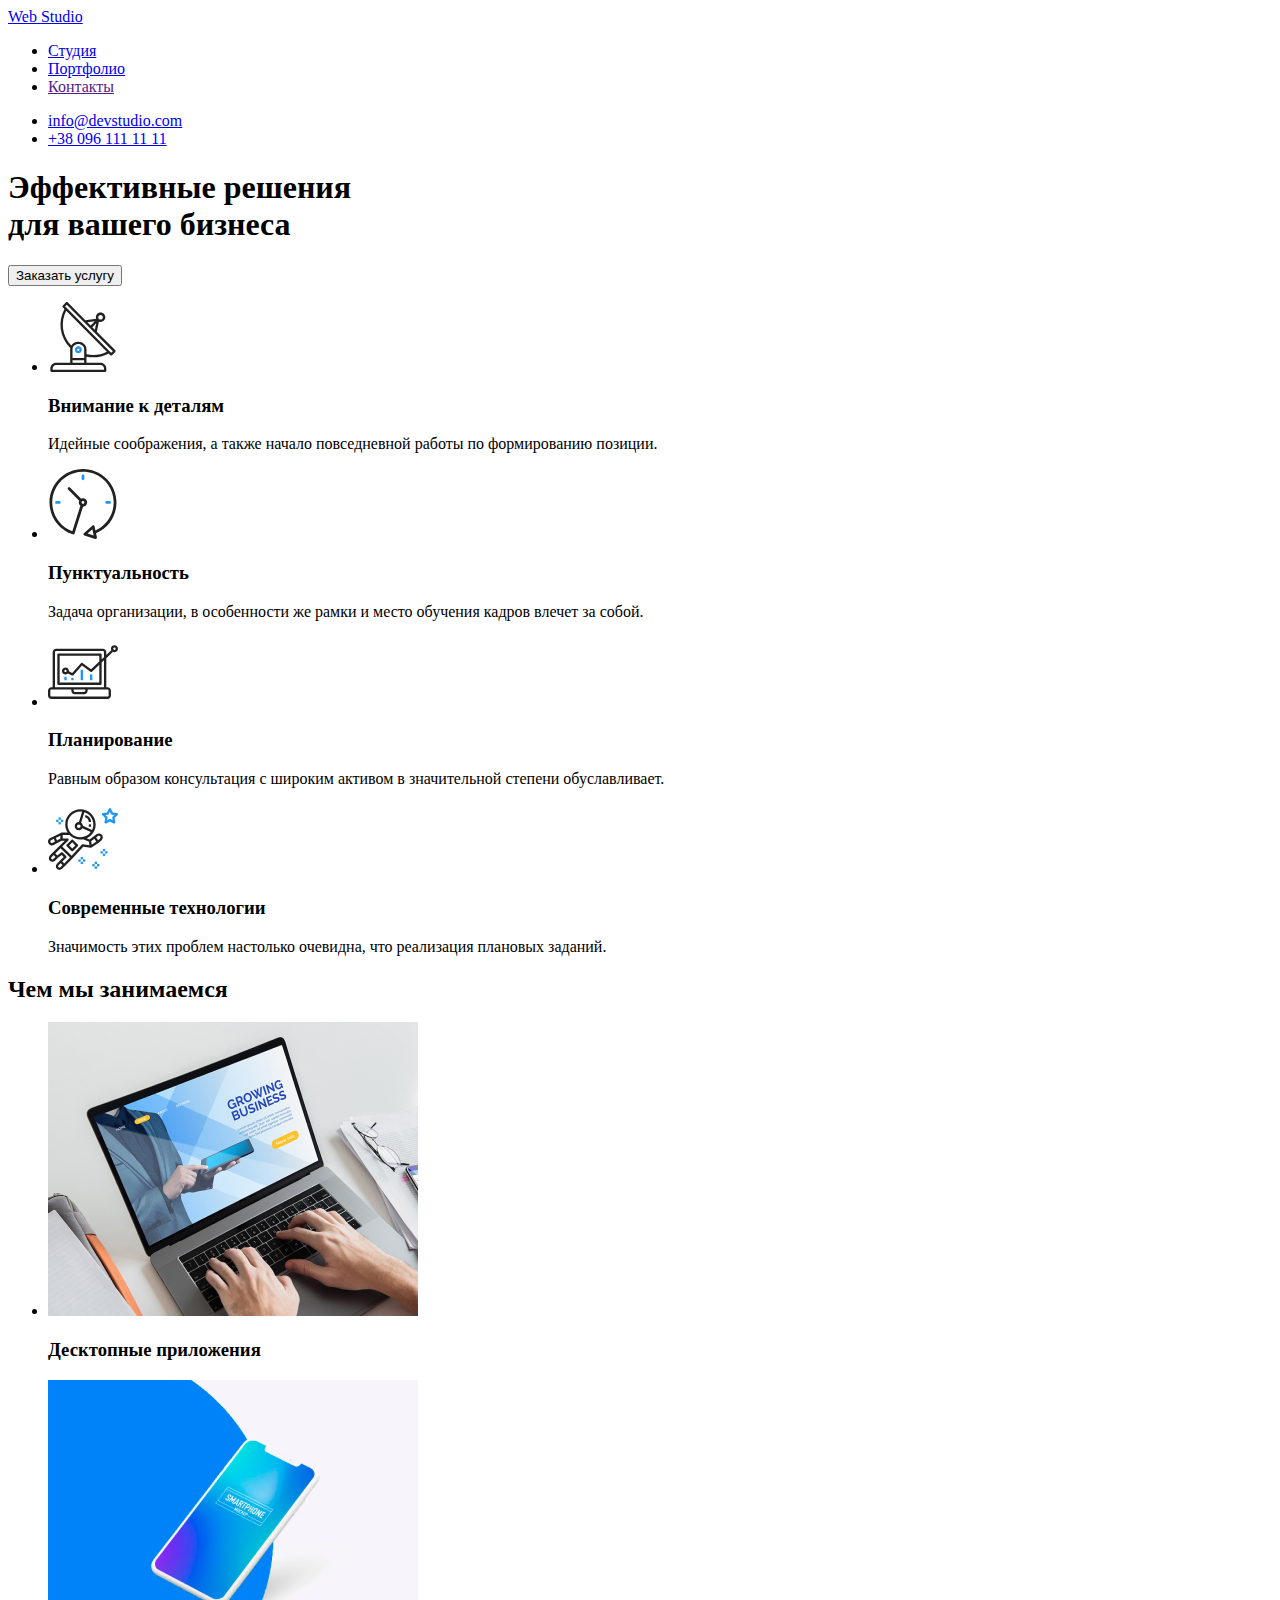
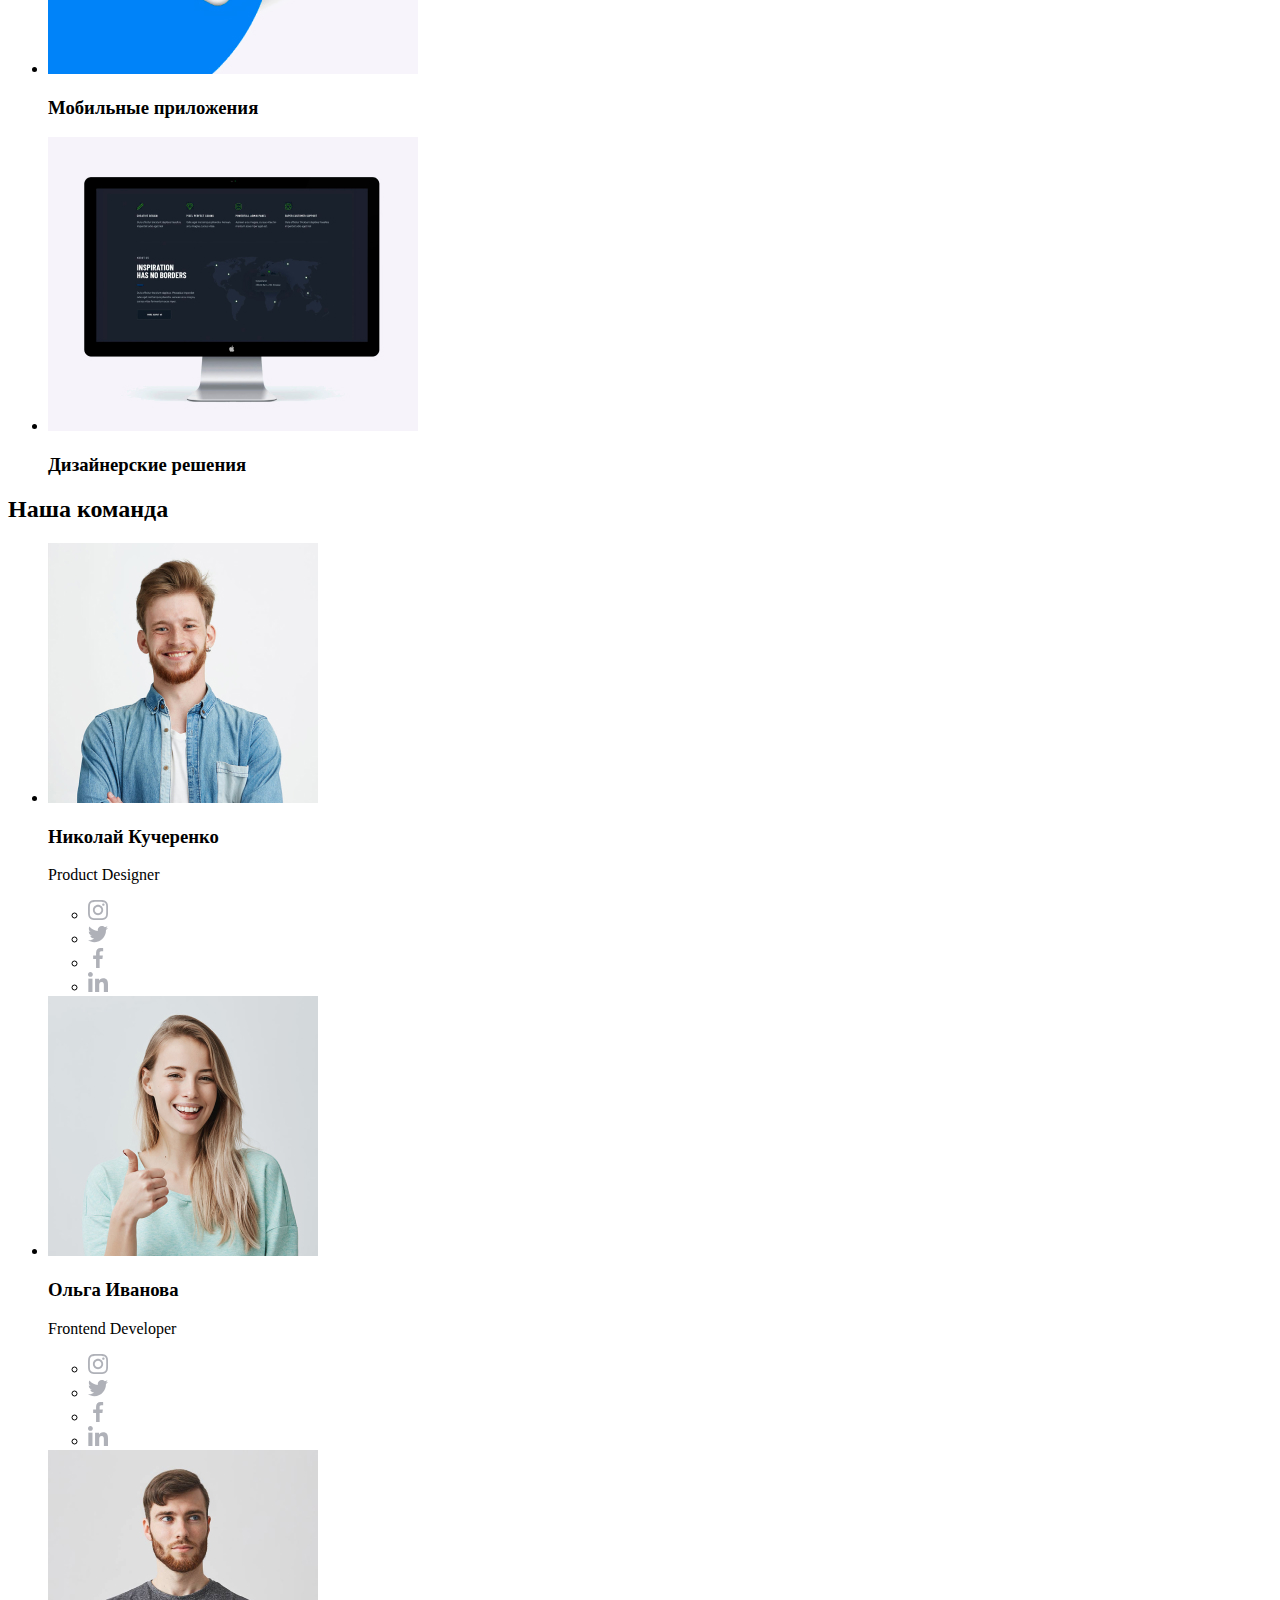
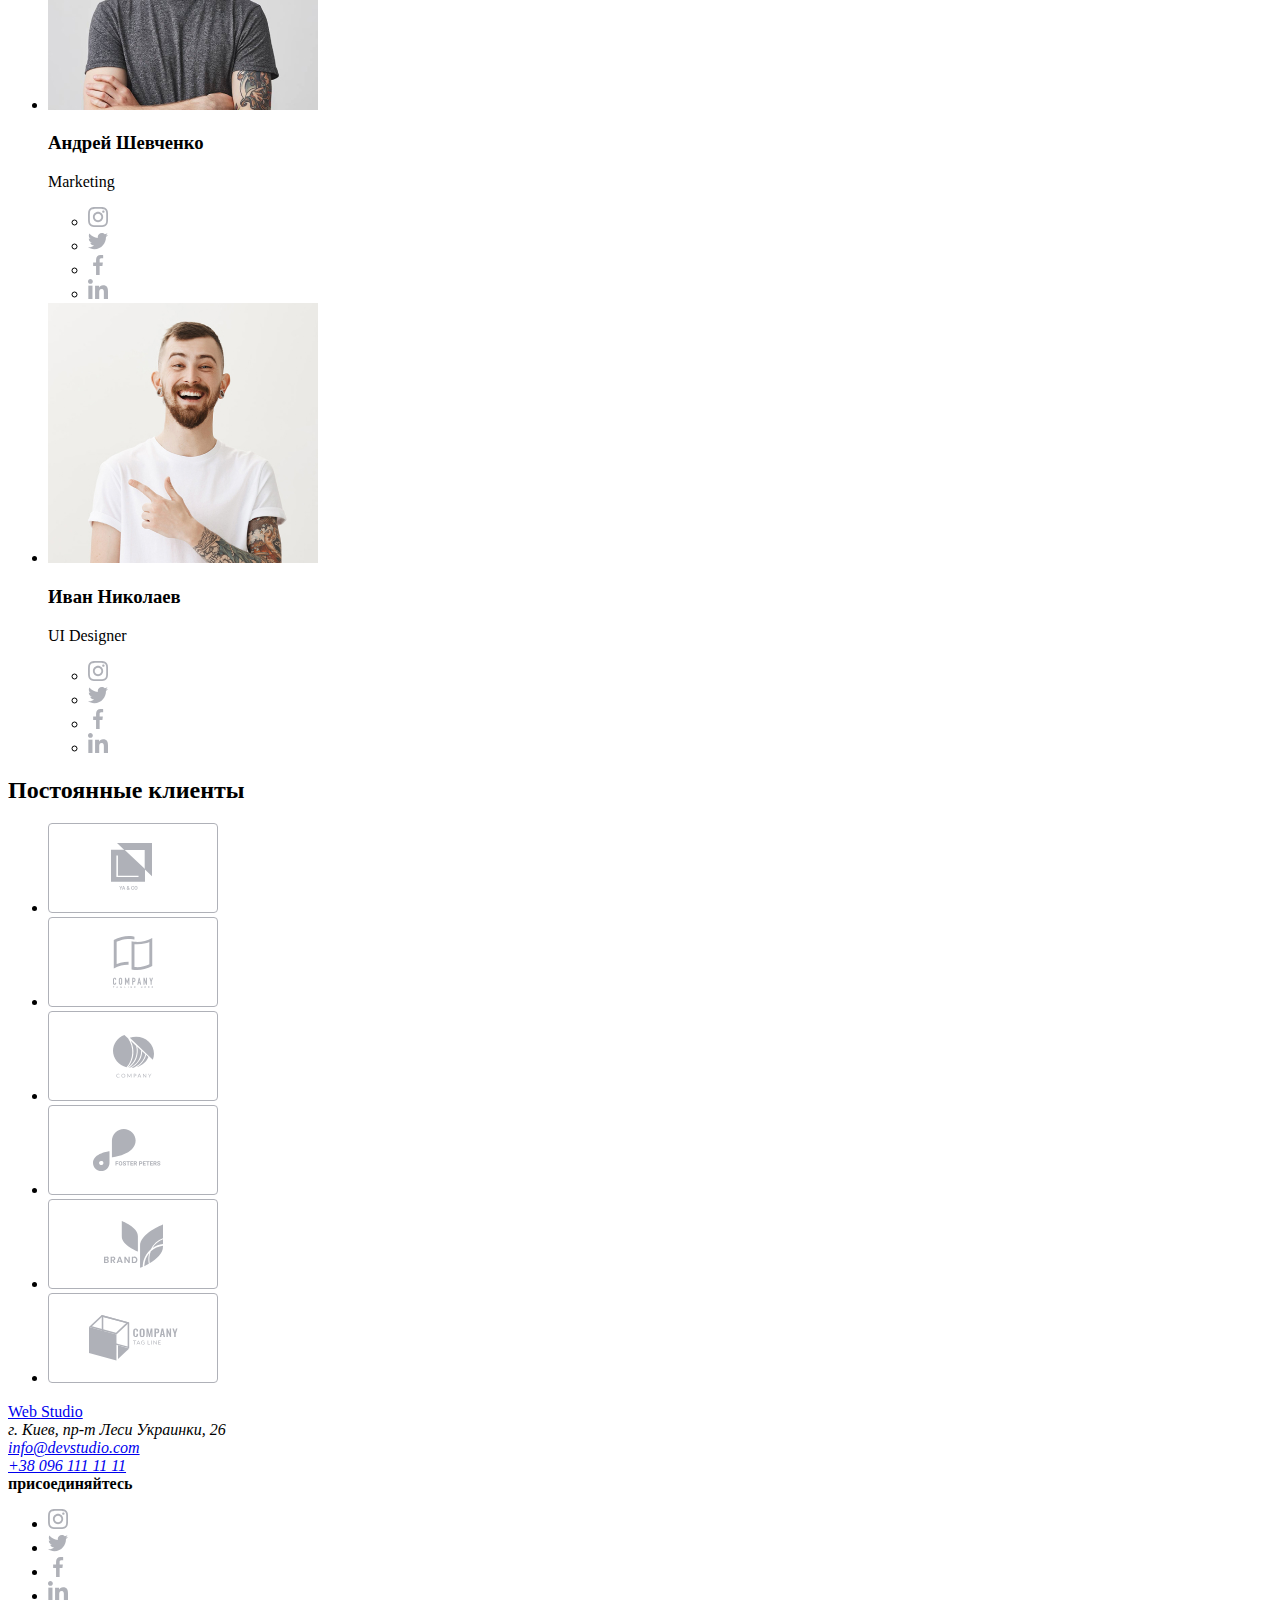
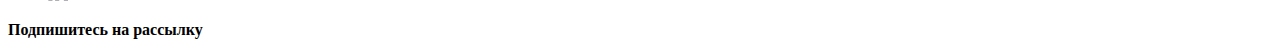
==== index.html @ 4a9eea62 "Добавляет разметку главной страницы" ====
<!DOCTYPE html>
<html lang="ru">
  <head>
    <meta charset="UTF-8" />
    <meta name="viewport" content="width=device-width, initial-scale=1.0" />
    <meta http-equiv="X-UA-Compatible" content="ie=edge" />
    <title>Веб студия</title>
    <link
      href="https://fonts.googleapis.com/css2?family=Raleway:wght@700&family=Roboto:wght@400;500;700;900&display=swap"
      rel="stylesheet"
    />
    <link rel="stylesheet" href="./css/normalize.css" />
    <link rel="stylesheet" href="./css/styles.css" />
  </head>
  <body class="page">
    <!-- Шапка сайта -->
    <header class="page-header">
      <div class="container main-nav">
        <nav class="header-nav">
          <a href="./index.html" class="logo">
            <span class="web-logo">Web</span>
            <span class="studio-logo">Studio</span>
          </a>
          <ul class="list nav site-nav">
            <li class="item">
              <a href="./index.html" class="link current">Студия</a>
            </li>
            <li class="item">
              <a href="./portfolio.html" class="link">Портфолио</a>
            </li>
            <li class="item"><a href="" class="link">Контакты</a></li>
          </ul>
        </nav>
        <ul class="list nav contact-nav">
          <li class="item">
            <a
              href="mailto:info@devstudio.com"
              class="link"
              aria-label="envelope"
              >info@devstudio.com</a
            >
          </li>
          <li class="item">
            <a href="tel:+380961111111" class="link" aria-label="mobilephine"
              >+38 096 111 11 11</a
            >
          </li>
        </ul>
      </div>
    </header>

    <main>
      <!-- Герой -->
      <section class="hero">
        <h1 class="hero-title">
          Эффективные решения <br />
          для вашего бизнеса
        </h1>
        <button type="button" class="btn">Заказать услугу</button>
      </section>

      <!-- Особенности -->
      <section class="feature-section">
        <div class="container">
          <!-- Скрытый заголовок -->
          <h2 class="section-title" hidden>Особенности работы команды</h2>
          <ul class="list features-list">
            <li class="features-item">
              <img
                src="./images/antenna.svg"
                class="features-picture"
                alt="Антенна"
                width="70"
                height="70"
              />
              <h3 class="title">Внимание к деталям</h3>
              <p class="description-features">
                Идейные соображения, а также начало повседневной работы по
                формированию позиции.
              </p>
            </li>
            <li class="features-item">
              <img
                src="./images/clock.svg"
                class="features-picture"
                alt="Часы"
                width="70"
                height="70"
              />
              <h3 class="title">Пунктуальность</h3>
              <p class="description-features">
                Задача организации, в особенности же рамки и место обучения
                кадров влечет за собой.
              </p>
            </li>
            <li class="features-item">
              <img
                src="./images/diagram.svg"
                class="features-picture"
                alt="Диаграмма"
                width="70"
                height="70"
              />
              <h3 class="title">Планирование</h3>
              <p class="description-features">
                Равным образом консультация с широким активом в значительной
                степени обуславливает.
              </p>
            </li>
            <li class="features-item">
              <img
                src="./images/astronaut.svg"
                class="features-picture"
                alt="Астронавт"
                width="70"
                height="70"
              />
              <h3 class="title">Современные технологии</h3>
              <p class="description-features">
                Значимость этих проблем настолько очевидна, что реализация
                плановых заданий.
              </p>
            </li>
          </ul>
        </div>
      </section>

      <!-- Чем мы занимаемся -->
      <section class="section">
        <div class="container">
          <h2 class="section-title">Чем мы занимаемся</h2>
          <ul class="list product-list">
            <li class="product-item">
              <img
                class="product-picture"
                src="./images/desktop.jpg"
                alt="Ноутбук"
                width="370"
              />
              <h3 class="title">Десктопные приложения</h3>
            </li>
            <li class="product-item">
              <img
                class="product-picture"
                src="./images/mobile.jpg"
                alt="Смартфон"
                width="370"
              />
              <h3 class="title">Мобильные приложения</h3>
            </li>
            <li class="product-item">
              <img
                class="product-picture"
                src="./images/designe.jpg"
                alt="Дизайн"
                width="370"
              />
              <h3 class="title">Дизайнерские решения</h3>
            </li>
          </ul>
        </div>
      </section>

      <!-- Наша команда -->
      <section class="section team-section">
        <div class="container">
          <h2 class="section-title">Наша команда</h2>
          <ul class="list team-list">
            <li class="team-item">
              <img
                class="team-picture"
                src="./images/nikolai.jpg"
                alt="Николай Кучеренко"
                width="270"
              />
              <div class="team-description-position">
                <h3 class="title">Николай Кучеренко</h3>
                <p class="team-description">Product Designer</p>
                <ul class="list socials-list">
                  <li class="socials-item">
                    <a class="social-link" href=""
                      ><img
                        class="social-img"
                        src="./images/social-icons/instagram.svg"
                        alt="Инстаграм"
                        width="20"
                    /></a>
                  </li>
                  <li class="socials-item">
                    <a class="social-link" href=""
                      ><img
                        class="social-img"
                        src="./images/social-icons/twitter.svg"
                        alt="Твиттер"
                        width="20"
                    /></a>
                  </li>
                  <li class="socials-item">
                    <a class="social-link" href=""
                      ><img
                        class="social-img"
                        src="./images/social-icons/facebook.svg"
                        alt="Фейсбук"
                        width="20"
                    /></a>
                  </li>
                  <li class="socials-item">
                    <a class="social-link" href=""
                      ><img
                        class="social-img"
                        src="./images/social-icons/linkedin.svg"
                        alt="Линкедин"
                        width="20"
                    /></a>
                  </li>
                </ul>
              </div>
            </li>
            <li class="team-item">
              <img
                class="team-picture"
                src="./images/olga.jpg"
                alt="Ольга Иванова"
                width="270"
              />
              <div class="team-description-position">
                <h3 class="title">Ольга Иванова</h3>
                <p class="team-description">Frontend Developer</p>
                <ul class="list socials-list">
                  <li class="socials-item">
                    <a class="social-link" href=""
                      ><img
                        class="social-img"
                        src="./images/social-icons/instagram.svg"
                        alt="Инстаграм"
                        width="20"
                    /></a>
                  </li>
                  <li class="socials-item">
                    <a class="social-link" href=""
                      ><img
                        class="social-img"
                        src="./images/social-icons/twitter.svg"
                        alt="Твиттер"
                        width="20"
                    /></a>
                  </li>
                  <li class="socials-item">
                    <a class="social-link" href=""
                      ><img
                        class="social-img"
                        src="./images/social-icons/facebook.svg"
                        alt="Фейсбук"
                        width="20"
                    /></a>
                  </li>
                  <li class="socials-item">
                    <a class="social-link" href=""
                      ><img
                        class="social-img"
                        src="./images/social-icons/linkedin.svg"
                        alt="Линкедин"
                        width="20"
                    /></a>
                  </li>
                </ul>
              </div>
            </li>
            <li class="team-item">
              <img
                class="team-picture"
                src="./images/andrei.jpg"
                alt="Андрей Шевченко"
                width="270"
              />
              <div class="team-description-position">
                <h3 class="title">Андрей Шевченко</h3>
                <p class="team-description">Marketing</p>
                <ul class="list socials-list">
                  <li class="socials-item">
                    <a class="social-link" href=""
                      ><img
                        class="social-img"
                        src="./images/social-icons/instagram.svg"
                        alt="Инстаграм"
                        width="20"
                    /></a>
                  </li>
                  <li class="socials-item">
                    <a class="social-link" href=""
                      ><img
                        class="social-img"
                        src="./images/social-icons/twitter.svg"
                        alt="Твиттер"
                        width="20"
                    /></a>
                  </li>
                  <li class="socials-item">
                    <a class="social-link" href=""
                      ><img
                        class="social-img"
                        src="./images/social-icons/facebook.svg"
                        alt="Фейсбук"
                        width="20"
                    /></a>
                  </li>
                  <li class="socials-item">
                    <a class="social-link" href=""
                      ><img
                        class="social-img"
                        src="./images/social-icons/linkedin.svg"
                        alt="Линкедин"
                        width="20"
                    /></a>
                  </li>
                </ul>
              </div>
            </li>
            <li class="team-item">
              <img
                class="team-picture"
                src="./images/ivan.jpg"
                alt="Иван Николаев"
                width="270"
              />
              <div class="team-description-position">
                <h3 class="title">Иван Николаев</h3>
                <p class="team-description">UI Designer</p>
                <ul class="list socials-list">
                  <li class="socials-item">
                    <a class="social-link" href=""
                      ><img
                        class="social-img"
                        src="./images/social-icons/instagram.svg"
                        alt="Инстаграм"
                        width="20"
                    /></a>
                  </li>
                  <li class="socials-item">
                    <a class="social-link" href=""
                      ><img
                        class="social-img"
                        src="./images/social-icons/twitter.svg"
                        alt="Твиттер"
                        width="20"
                    /></a>
                  </li>
                  <li class="socials-item">
                    <a class="social-link" href=""
                      ><img
                        class="social-img"
                        src="./images/social-icons/facebook.svg"
                        alt="Фейсбук"
                        width="20"
                    /></a>
                  </li>
                  <li class="socials-item">
                    <a class="social-link" href=""
                      ><img
                        class="social-img"
                        src="./images/social-icons/linkedin.svg"
                        alt="Линкедин"
                        width="20"
                    /></a>
                  </li>
                </ul>
              </div>
            </li>
          </ul>
        </div>
      </section>

      <!-- Постоянные клиенты -->
      <section class="section">
        <div class="container">
          <h2 class="section-title">Постоянные клиенты</h2>
          <ul class="list clients-list">
            <li class="clients-item">
              <a class="clients-link" href="" aria-label="Ya & Co">
                <img
                  class="clients-img"
                  src="./images/client-1.svg"
                  alt=""
                  width="170"
                />
              </a>
            </li>
            <li class="clients-item">
              <a class="clients-link" href="" aria-label="Company Tagline Heree"
                ><img
                  class="clients-img"
                  src="./images/client-2.svg"
                  alt=""
                  width="170"
              /></a>
            </li>
            <li class="clients-item">
              <a class="clients-link" href="" aria-label="Company"
                ><img
                  class="clients-img"
                  src="./images/client-3.svg"
                  alt=""
                  width="170"
              /></a>
            </li>
            <li class="clients-item">
              <a class="clients-link" href="" aria-label="Foster Peters"
                ><img
                  class="clients-img"
                  src="./images/client-4.svg"
                  alt=""
                  width="170"
              /></a>
            </li>
            <li class="clients-item">
              <a class="clients-link" href="" aria-label="Brand"
                ><img
                  class="clients-img"
                  src="./images/client-5.svg"
                  alt=""
                  width="170"
              /></a>
            </li>
            <li class="clients-item">
              <a class="clients-link" href="" aria-label="Company Tag Line"
                ><img
                  class="clients-img"
                  src="./images/client-6.svg"
                  alt=""
                  width="170"
              /></a>
            </li>
          </ul>
        </div>
      </section>
    </main>

    <!-- Футер -->
    <footer class="footer">
      <div class="container footer-flex">
        <div class="address">
          <a href="./index.html" class="logo">
            <span class="web-logo">Web</span>
            <span class="studio-logo">Studio</span>
          </a>

          <address class="footer-address">
            <span class="location"> г. Киев, пр-т Леси Украинки, 26</span>
            <br />
            <a
              href="mailto:info@devstudio.com"
              class="link mail-link"
              aria-label="envelope"
              >info@devstudio.com</a
            >
            <br />
            <a href="tel:+380961111111" class="link" aria-label="mobilephine"
              >+38 096 111 11 11</a
            >
          </address>
        </div>
        <div class="join">
          <b class="call-to-action">присоединяйтесь</b>
          <ul class="list socials-list">
            <li class="socials-item">
              <a class="social-link" href=""
                ><img
                  class="social-img"
                  src="./images/social-icons/instagram.svg"
                  alt="Инстаграм"
                  width="20"
              /></a>
            </li>
            <li class="socials-item">
              <a class="social-link" href=""
                ><img
                  class="social-img"
                  src="./images/social-icons/twitter.svg"
                  alt="Твиттер"
                  width="20"
              /></a>
            </li>
            <li class="socials-item">
              <a class="social-link" href=""
                ><img
                  class="social-img"
                  src="./images/social-icons/facebook.svg"
                  alt="Фейсбук"
                  width="20"
              /></a>
            </li>
            <li class="socials-item">
              <a class="social-link" href=""
                ><img
                  class="social-img"
                  src="./images/social-icons/linkedin.svg"
                  alt="Линкедин"
                  width="20"
              /></a>
            </li>
          </ul>
        </div>
        <div class="mailing">
          <b class="call-to-action">Подпишитесь на рассылку</b>
        </div>
      </div>
    </footer>
  </body>
</html>
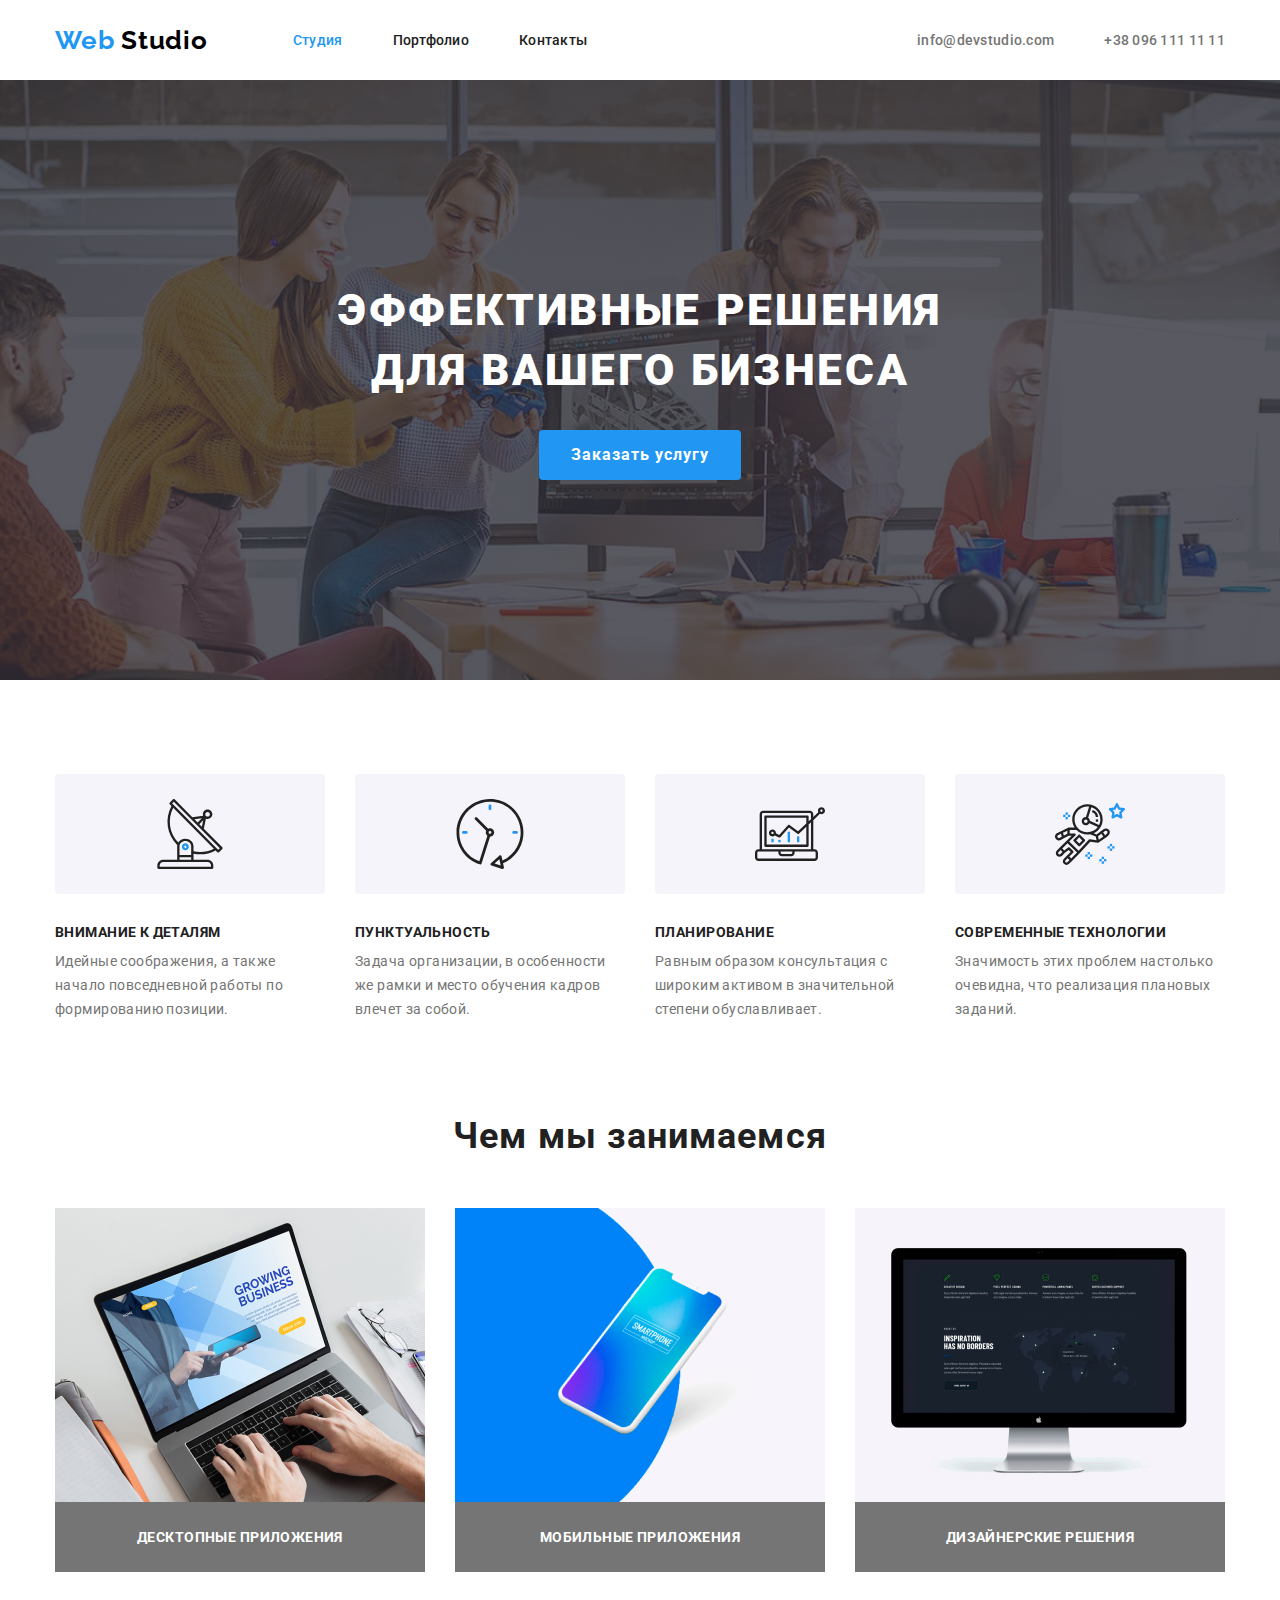
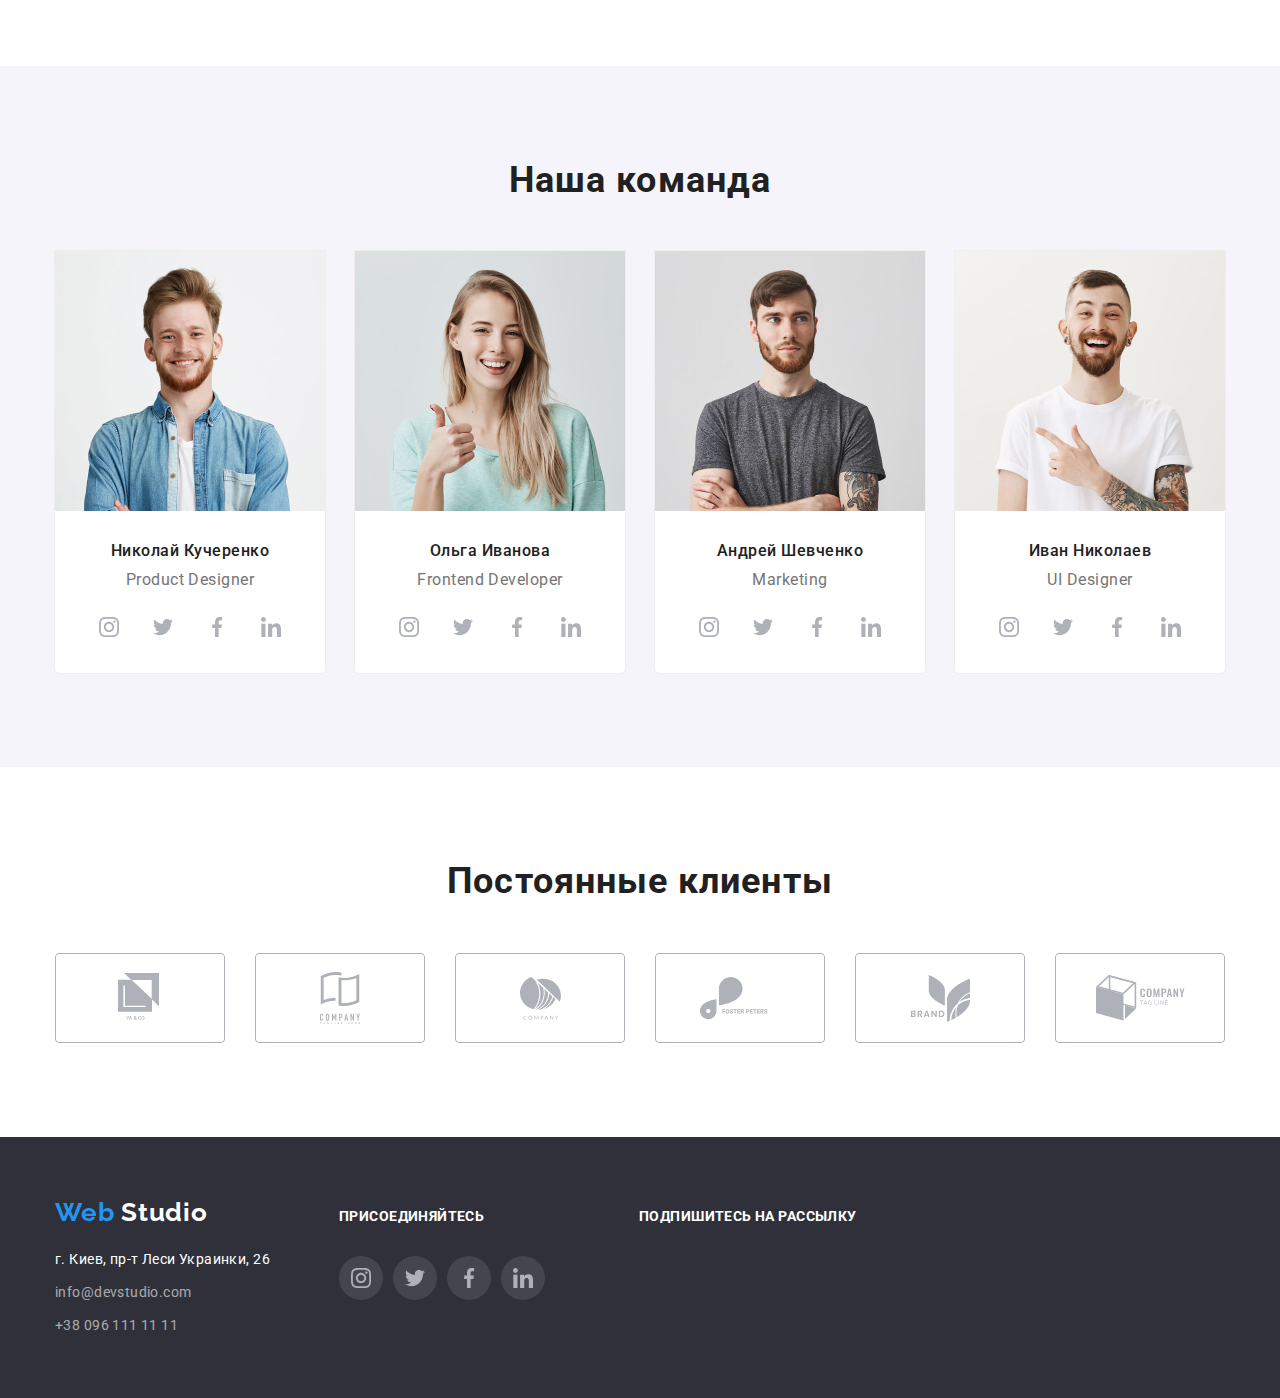
==== commit 1249788a: "Добавляет фон и декоративные элементы" ====
--- a/index.html
+++ b/index.html
@@ -51,7 +51,7 @@
 
     <main>
       <!-- Герой -->
-      <section class="hero">
+      <section class="hero hero-overlay">
         <h1 class="hero-title">
           Эффективные решения <br />
           для вашего бизнеса
@@ -65,61 +65,41 @@
           <!-- Скрытый заголовок -->
           <h2 class="section-title" hidden>Особенности работы команды</h2>
           <ul class="list features-list">
-            <li class="features-item">
-              <img
-                src="./images/antenna.svg"
-                class="features-picture"
-                alt="Антенна"
-                width="70"
-                height="70"
-              />
-              <h3 class="title">Внимание к деталям</h3>
-              <p class="description-features">
-                Идейные соображения, а также начало повседневной работы по
-                формированию позиции.
-              </p>
-            </li>
-            <li class="features-item">
-              <img
-                src="./images/clock.svg"
-                class="features-picture"
-                alt="Часы"
-                width="70"
-                height="70"
-              />
-              <h3 class="title">Пунктуальность</h3>
-              <p class="description-features">
-                Задача организации, в особенности же рамки и место обучения
-                кадров влечет за собой.
-              </p>
-            </li>
-            <li class="features-item">
-              <img
-                src="./images/diagram.svg"
-                class="features-picture"
-                alt="Диаграмма"
-                width="70"
-                height="70"
-              />
-              <h3 class="title">Планирование</h3>
-              <p class="description-features">
-                Равным образом консультация с широким активом в значительной
-                степени обуславливает.
-              </p>
-            </li>
-            <li class="features-item">
-              <img
-                src="./images/astronaut.svg"
-                class="features-picture"
-                alt="Астронавт"
-                width="70"
-                height="70"
-              />
-              <h3 class="title">Современные технологии</h3>
-              <p class="description-features">
-                Значимость этих проблем настолько очевидна, что реализация
-                плановых заданий.
-              </p>
+            <li class="features-item icon-antenna">
+              <div class="textbox-features">
+                <h3 class="title">Внимание к деталям</h3>
+                <p class="description-features">
+                  Идейные соображения, а также начало повседневной работы по
+                  формированию позиции.
+                </p>
+              </div>
+            </li>
+            <li class="features-item icon-clock">
+              <div class="textbox-features">
+                <h3 class="title">Пунктуальность</h3>
+                <p class="description-features">
+                  Задача организации, в особенности же рамки и место обучения
+                  кадров влечет за собой.
+                </p>
+              </div>
+            </li>
+            <li class="features-item icon-diagram">
+              <div class="textbox-features">
+                <h3 class="title">Планирование</h3>
+                <p class="description-features">
+                  Равным образом консультация с широким активом в значительной
+                  степени обуславливает.
+                </p>
+              </div>
+            </li>
+            <li class="features-item icon-astronaut">
+              <div class="textbox-features">
+                <h3 class="title">Современные технологии</h3>
+                <p class="description-features">
+                  Значимость этих проблем настолько очевидна, что реализация
+                  плановых заданий.
+                </p>
+              </div>
             </li>
           </ul>
         </div>
--- a/css/styles.css
+++ b/css/styles.css
@@ -0,0 +1,584 @@
+:root {
+  --primary-text-color: #757575;
+  --title-text-color: #212121;
+  --accent-color: #2196f3;
+  --accent-text-color: #ffffff;
+  --black-logo-color: #000000;
+  --button-color: #f5f4fa;
+  --background-color: #2f303a;
+  --border-color: #eeeeee;
+  --features-background-color: #f5f4fa;
+}
+
+html {
+  box-sizing: border-box;
+}
+
+*,
+*::before,
+*::after {
+  box-sizing: inherit;
+}
+
+.page {
+  background-color: var(--accent-text-color);
+  color: var(--primary-text-color);
+
+  font-family: Roboto, sans-serif;
+  font-style: normal;
+  font-weight: 400;
+  font-size: 14px;
+  line-height: 1.714;
+  letter-spacing: 0.03em;
+}
+
+.list {
+  padding: 0;
+  margin: 0;
+  list-style: none;
+}
+
+.container {
+  width: 1200px;
+  padding-left: 15px;
+  padding-right: 15px;
+  margin-left: auto;
+  margin-right: auto;
+
+  /* outline: 1px solid tomato; */
+}
+
+/* Section */
+.section {
+  padding-top: 94px;
+  padding-bottom: 94px;
+}
+
+.section-title {
+  margin-top: 0;
+  margin-bottom: 50px;
+
+  color: var(--title-text-color);
+  font-weight: 700;
+  font-size: 36px;
+  line-height: 1.16;
+  text-align: center;
+  letter-spacing: 0.03em;
+}
+
+.title {
+  color: var(--title-text-color);
+  font-weight: 700;
+  font-size: 14px;
+  line-height: 1.143;
+  letter-spacing: 0.03em;
+}
+
+/* Page header */
+
+/* Main nav */
+.header-nav,
+.main-nav {
+  display: flex;
+  align-items: center;
+}
+
+/* Logo */
+.logo {
+  font-family: Raleway, sans-serif;
+  font-style: normal;
+  font-weight: 700;
+  font-size: 26px;
+  line-height: 1.192;
+  letter-spacing: 0.03em;
+  text-decoration: none;
+}
+.web-logo {
+  color: var(--accent-color);
+}
+.studio-logo {
+  color: var(--black-logo-color);
+}
+
+/* Site nav */
+.nav {
+  font-weight: 500;
+  font-size: 14px;
+  line-height: 1.143;
+  letter-spacing: 0.02em;
+}
+
+.site-nav .link:hover,
+.site-nav .link:focus,
+.contact-nav .link:hover,
+.contact-nav .link:focus {
+  color: var(--accent-color);
+}
+
+.site-nav {
+  display: flex;
+  margin-left: 85px;
+}
+
+/* .site-nav .item {
+  outline: 1px solid tomato;
+} */
+
+.site-nav .item:not(:last-child) {
+  margin-right: 50px;
+}
+
+.site-nav .link {
+  display: block;
+  padding-top: 32px;
+  padding-bottom: 32px;
+
+  color: var(--title-text-color);
+  text-decoration: none;
+}
+
+.site-nav .link.current {
+  color: var(--accent-color);
+}
+
+.contact-nav .link {
+  color: var(--primary-text-color);
+  text-decoration: none;
+}
+
+.contact-nav {
+  display: flex;
+  margin-left: auto;
+}
+
+.contact-nav .item:not(:last-child) {
+  margin-right: 50px;
+}
+
+/* Hero */
+
+.hero {
+  padding-top: 200px;
+  padding-bottom: 200px;
+
+  text-align: center;
+}
+
+.hero-overlay {
+  max-width: 1600px;
+  height: 600px;
+  margin-left: auto;
+  margin-right: auto;
+  background-color: var(--background-color);
+  background-image: linear-gradient(
+      to right,
+      rgba(47, 48, 58, 0.8),
+      rgba(47, 48, 58, 0.8)
+    ),
+    url(../images/header/header-img.jpg);
+  background-repeat: no-repeat;
+  background-size: cover;
+  background-position: center;
+}
+
+.hero-title {
+  margin-top: 0;
+  margin-bottom: 30px;
+
+  color: var(--accent-text-color);
+  font-weight: 900;
+  font-size: 44px;
+  line-height: 1.364;
+  letter-spacing: 0.06em;
+  text-transform: uppercase;
+}
+
+/* Button */
+.btn {
+  display: inline-block;
+  border-radius: 4px;
+  border: none;
+  min-width: 200px;
+  padding: 10px 32px;
+  cursor: pointer;
+
+  background-color: var(--accent-color);
+  color: var(--accent-text-color);
+  font-family: Roboto, sans-serif;
+  font-style: normal;
+  font-weight: 700;
+  font-size: 16px;
+  line-height: 1.875;
+  letter-spacing: 0.06em;
+  text-align: center;
+  text-decoration: none;
+}
+
+/* Features */
+
+.feature-section {
+  padding-top: 94px;
+}
+
+.features-list {
+  display: flex;
+}
+
+.features-picture {
+  display: block;
+  margin-bottom: 30px;
+
+  /* background-color: #ccc; */
+}
+
+.features-item {
+  width: calc((100% - 90px) / 4);
+}
+
+.features-item:not(:last-child) {
+  margin-right: 30px;
+}
+
+.textbox-features {
+  padding-top: 30px;
+}
+
+.features-item::before {
+  display: block;
+  height: 120px;
+  content: '';
+  background-color: var(--button-color);
+  background-repeat: no-repeat;
+  background-position: center;
+  border-radius: 4px;
+}
+
+.icon-antenna::before {
+  background-image: url(../images/antenna.svg);
+}
+
+.icon-clock::before {
+  background-image: url(../images/clock.svg);
+}
+
+.icon-diagram::before {
+  background-image: url(../images/diagram.svg);
+}
+
+.icon-astronaut::before {
+  background-image: url(../images/astronaut.svg);
+}
+
+.features-list .title {
+  margin-top: 0;
+  margin-bottom: 10px;
+  text-transform: uppercase;
+  /* background-color: #ccc; */
+}
+
+.description-features {
+  margin-top: 0;
+  margin-bottom: 0;
+}
+
+/* Products */
+
+.product-item {
+  width: calc((100% - 60px) / 3);
+}
+
+.product-item:not(:last-child) {
+  margin-right: 30px;
+}
+
+.product-picture {
+  display: block;
+}
+
+.product-list {
+  display: flex;
+}
+
+.product-list .title {
+  margin-top: 0;
+  margin-bottom: 0;
+  padding-top: 27px;
+  padding-bottom: 27px;
+
+  background-color: var(--primary-text-color);
+  color: var(--accent-text-color);
+  text-align: center;
+  text-transform: uppercase;
+}
+
+/* Team */
+
+.team-item {
+  width: calc((100% - 90px) / 4);
+
+  background-color: var(--accent-text-color);
+  border-radius: 0px 0px 4px 4px;
+  outline: 1px solid #eeeeee;
+}
+
+.team-section {
+  background-color: var(--button-color);
+}
+
+.team-list {
+  display: flex;
+}
+
+.team-item:not(:last-child) {
+  margin-right: 30px;
+}
+
+.team-picture {
+  display: block;
+}
+
+.team-description-position {
+  padding: 30px 32px 24px;
+}
+
+.team-description,
+.team-list .title {
+  font-size: 16px;
+  line-height: 1.188;
+  letter-spacing: 0.03em;
+  text-align: center;
+}
+
+.team-list .title {
+  margin-top: 0;
+  margin-bottom: 10px;
+  font-weight: 500;
+}
+
+.team-description {
+  margin-top: 0;
+  margin-bottom: 16px;
+}
+
+.socials-list {
+  display: flex;
+}
+
+.social-link {
+  display: flex;
+  justify-content: center;
+  width: 44px;
+  height: 44px;
+  /* padding-top: 12px;
+  padding-bottom: 12px; */
+  background: rgba(255, 255, 255, 0.1);
+  border-radius: 50%;
+}
+
+.social-link:hover,
+.social-link:focus {
+  background-color: var(--accent-color);
+}
+
+.social-img {
+  display: block;
+  /* margin-left: auto;
+  margin-right: auto; */
+}
+
+.socials-item {
+  width: calc((100% - 30px) / 4);
+  justify-content: center;
+}
+
+.socials-item:not(:last-child) {
+  margin-right: 10px;
+}
+
+/* Clients */
+.clients-list {
+  display: flex;
+}
+
+.clients-item {
+  width: calc((100% - 150px) / 6);
+}
+
+.clients-item:not(:last-child) {
+  margin-right: 30px;
+}
+
+.clients-link,
+.clients-img {
+  display: block;
+}
+
+/* Footer */
+
+.footer {
+  background-color: var(--background-color);
+}
+
+.footer-flex {
+  display: flex;
+  padding-top: 60px;
+  padding-bottom: 60px;
+  align-items: baseline;
+}
+
+.footer .studio-logo {
+  color: var(--accent-text-color);
+}
+
+/* Address */
+.address {
+  margin-right: 69px;
+}
+
+.footer .logo {
+  display: block;
+  margin-bottom: 20px;
+}
+
+.footer-address {
+  font-style: normal;
+  font-weight: 400;
+  font-size: 14px;
+  line-height: 1.714;
+  letter-spacing: 0.03em;
+}
+
+.location {
+  display: inline-block;
+  margin-bottom: 9px;
+  color: var(--accent-text-color);
+}
+
+.footer-address .link {
+  color: rgba(255, 255, 255, 0.6);
+  text-decoration: none;
+}
+
+.footer-address .mail-link {
+  display: inline-block;
+  margin-bottom: 9px;
+}
+.join {
+  margin-right: 94px;
+}
+
+/* Form */
+.call-to-action {
+  display: inline-block;
+  margin-bottom: 32px;
+  color: var(--accent-text-color);
+  background-color: var(--background-color);
+  line-height: 1.143;
+  text-transform: uppercase;
+}
+
+/* Portfolio page*/
+
+.portfolio {
+  padding-top: 94px;
+  padding-bottom: 94px;
+}
+
+/* Portfolio filter */
+
+.button-list {
+  display: flex;
+  justify-content: center;
+  margin-bottom: 34px;
+}
+
+.button-item:not(:last-child) {
+  margin-right: 8px;
+}
+
+.portfolio-button {
+  padding: 6px 22px;
+  min-width: 73px;
+
+  background-color: var(--button-color);
+  color: var(--title-text-color);
+  font-weight: 500;
+  line-height: 1.62;
+  letter-spacing: 0.03em;
+
+  /* outline: 1px solid tomato; */
+}
+
+.portfolio-button:hover,
+.portfolio-button:focus {
+  background-color: var(--accent-color);
+  color: var(--accent-text-color);
+}
+
+/* Works */
+.item-link {
+  text-decoration: none;
+}
+
+.portfolio-list {
+  display: flex;
+  flex-wrap: wrap;
+}
+
+.portfolio-item {
+  width: calc((100% - 60px) / 3);
+  /* padding-bottom: 20px; */
+}
+
+.portfolio-item:not(:nth-child(3n)) {
+  margin-right: 30px;
+}
+
+.portfolio-item:not(:nth-last-child(-n + 3)) {
+  margin-bottom: 30px;
+}
+
+.portfolio-titles {
+  padding: 20px 24px;
+  border: 1px solid var(--border-color);
+  border-top: none;
+}
+
+/* .portfolio-list-item:nth-last-child(-n + 3) {
+  margin-bottom: 0;
+} */
+
+.portfolio-picture {
+  display: block;
+}
+
+.item-title {
+  margin-top: 0;
+  margin-bottom: 4px;
+
+  color: var(--title-text-color);
+  font-weight: 700;
+  font-size: 18px;
+  line-height: 2;
+  letter-spacing: 0.06em;
+}
+
+.item-specification {
+  margin-top: 0;
+  margin-bottom: 0;
+
+  color: var(--primary-text-color);
+  font-weight: 400;
+  font-size: 16px;
+  line-height: 1.875;
+  letter-spacing: 0.03em;
+}
+
+.item-description {
+  background-color: var(--accent-color);
+  color: var(--accent-text-color);
+  font-weight: 400;
+  font-size: 18px;
+  line-height: 1.556;
+  letter-spacing: 0.03em;
+}
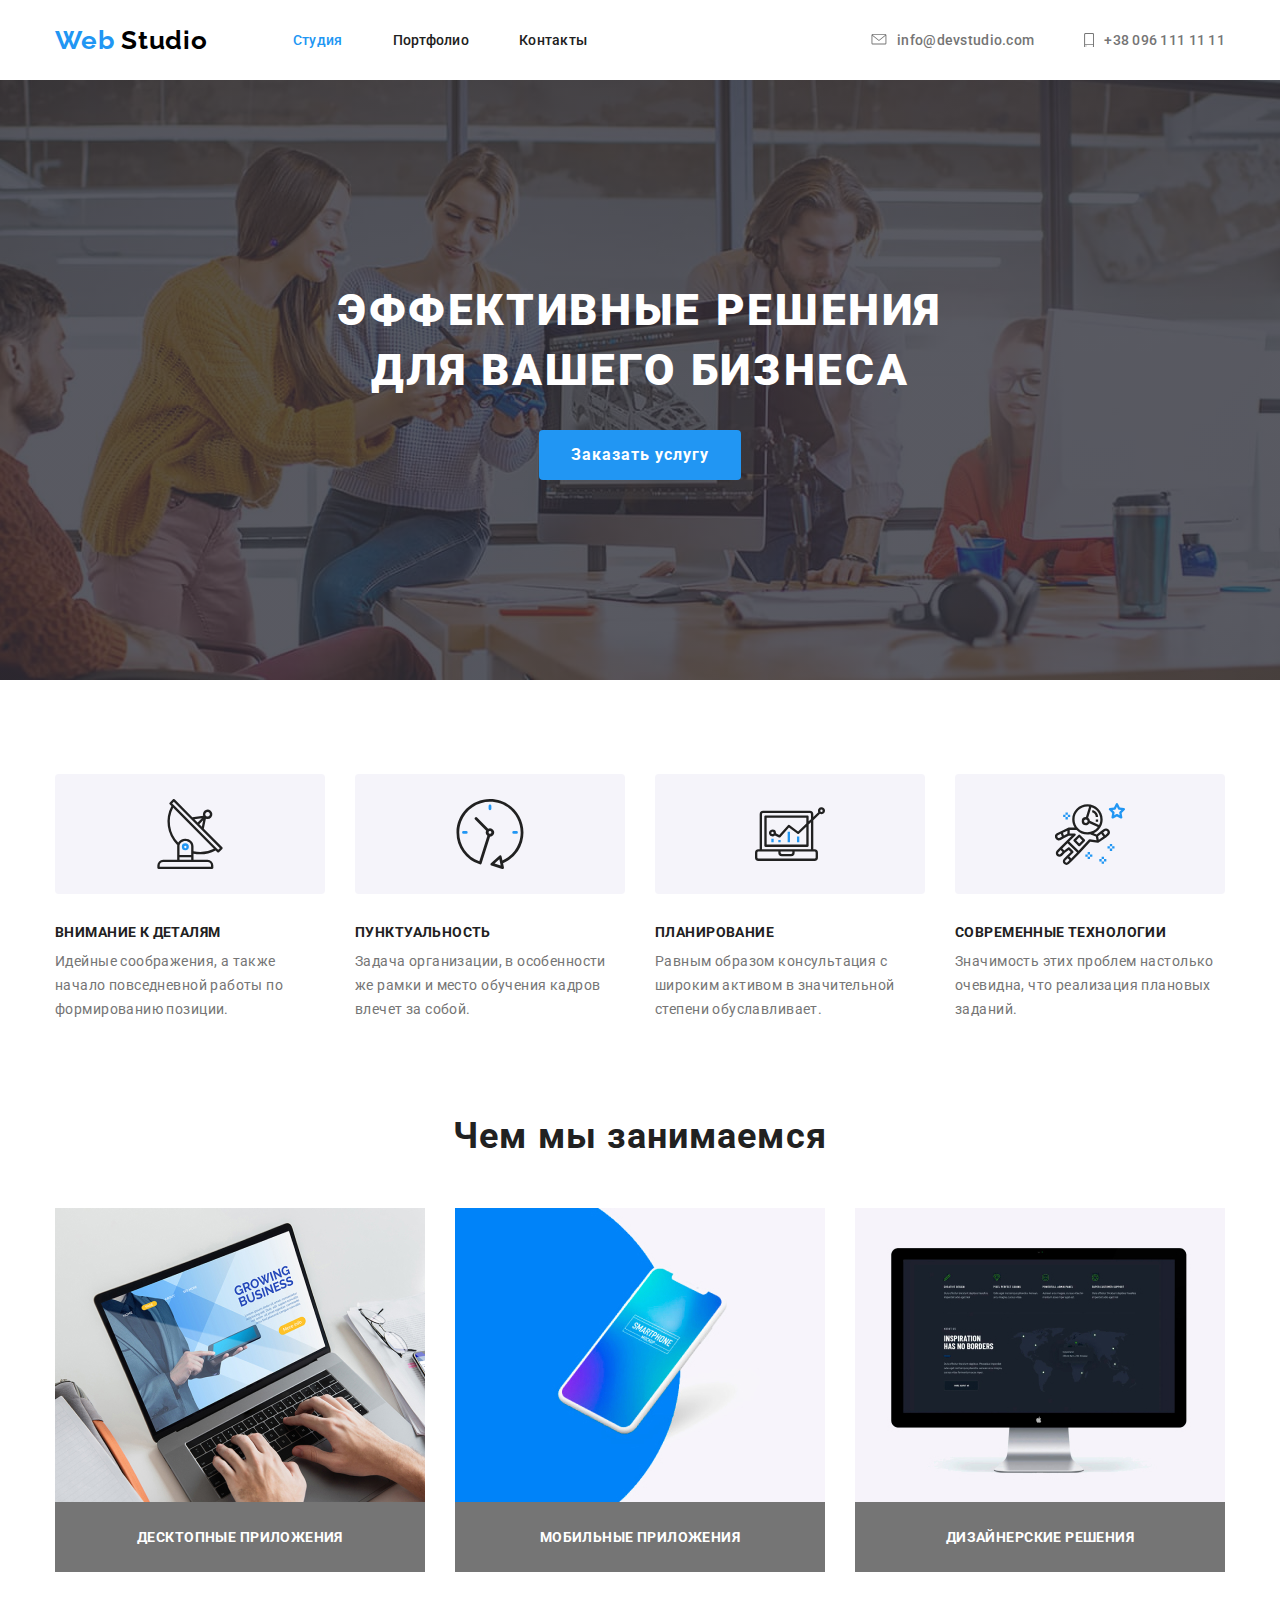
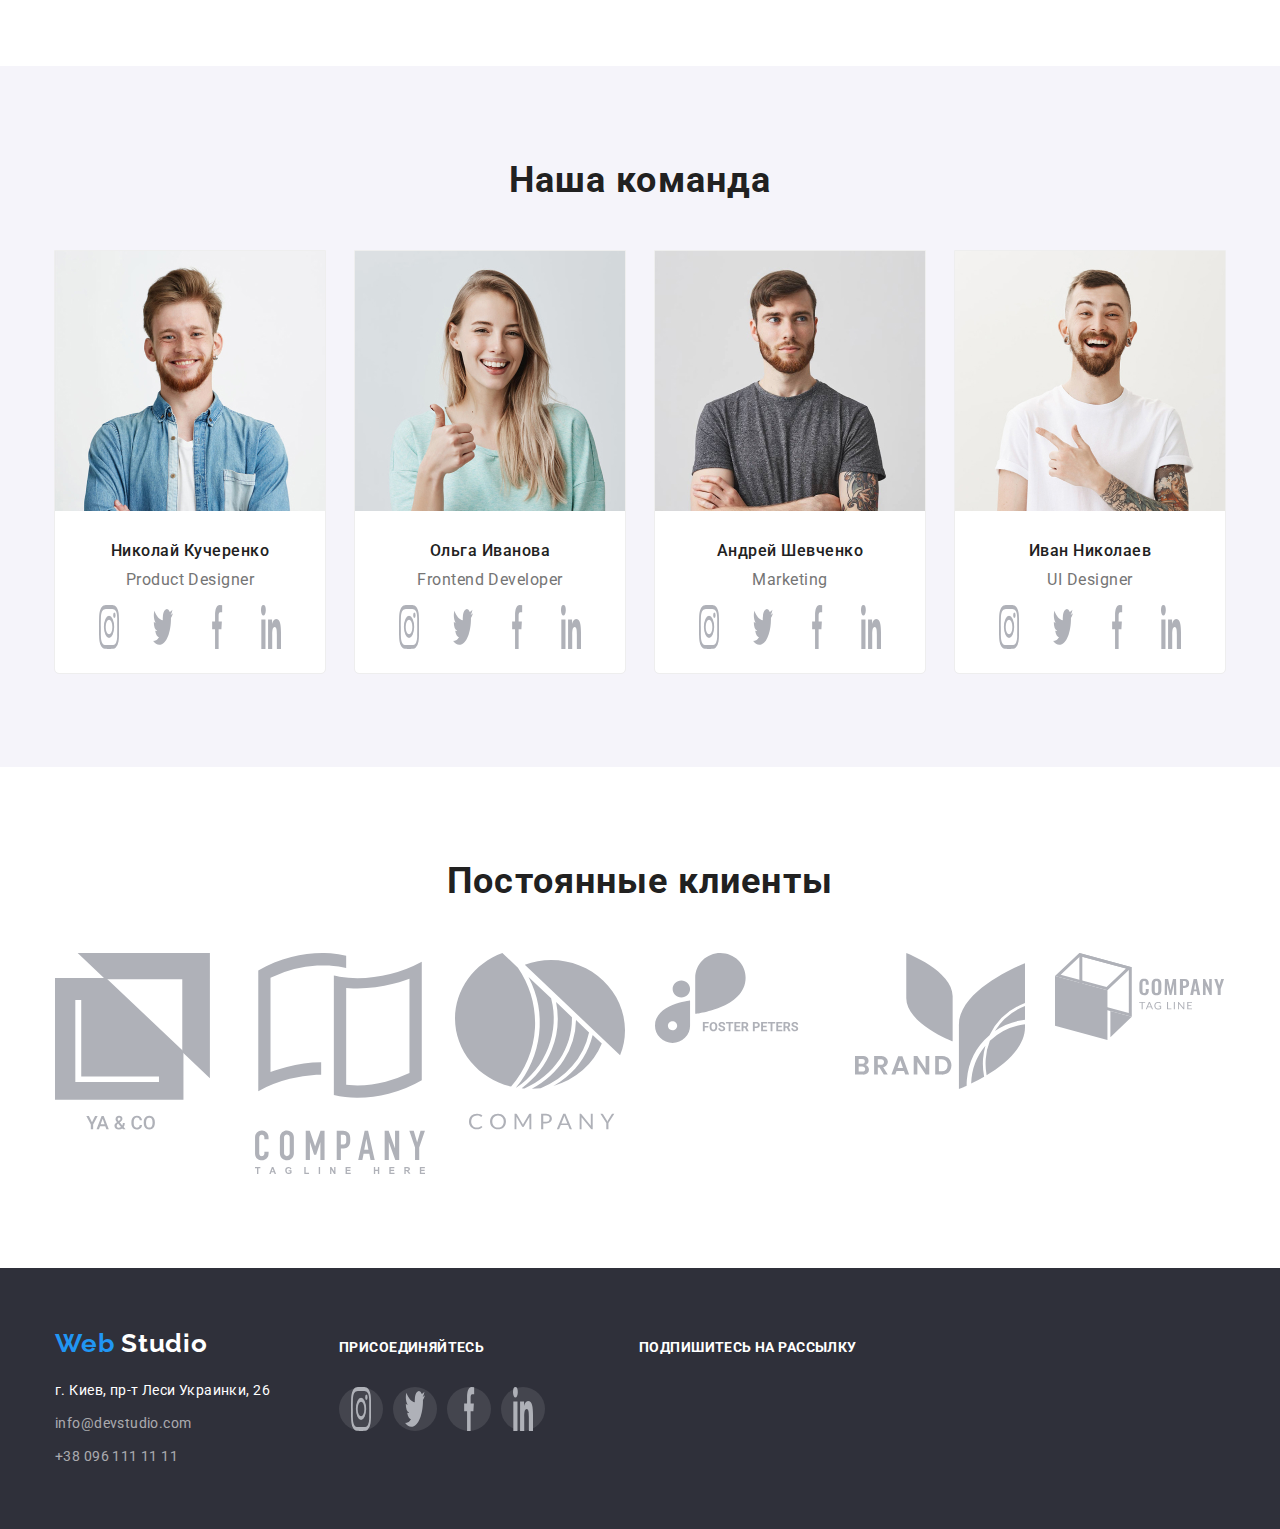
==== commit ac774be3: "Добавляет иконки в проект" ====
--- a/index.html
+++ b/index.html
@@ -35,13 +35,21 @@
           <li class="item">
             <a
               href="mailto:info@devstudio.com"
-              class="link"
+              class="link email-link"
               aria-label="envelope"
+              ><svg class="email-link-icon">
+                <use href="./images/sprite.svg#icon-envelope"></use></svg
               >info@devstudio.com</a
             >
           </li>
           <li class="item">
-            <a href="tel:+380961111111" class="link" aria-label="mobilephine"
+            <a
+              href="tel:+380961111111"
+              class="link phone-link"
+              aria-label="mobilephone"
+            >
+              <svg class="phone-link-icon">
+                <use href="./images/sprite.svg#icon-smartphone"></use></svg
               >+38 096 111 11 11</a
             >
           </li>
--- a/css/styles.css
+++ b/css/styles.css
@@ -108,6 +108,19 @@
   letter-spacing: 0.02em;
 }
 
+.site-nav {
+  display: flex;
+  margin-left: 85px;
+}
+
+/* .site-nav .item {
+  outline: 1px solid tomato;
+} */
+
+.site-nav .item:not(:last-child) {
+  margin-right: 50px;
+}
+
 .site-nav .link:hover,
 .site-nav .link:focus,
 .contact-nav .link:hover,
@@ -115,19 +128,6 @@
   color: var(--accent-color);
 }
 
-.site-nav {
-  display: flex;
-  margin-left: 85px;
-}
-
-/* .site-nav .item {
-  outline: 1px solid tomato;
-} */
-
-.site-nav .item:not(:last-child) {
-  margin-right: 50px;
-}
-
 .site-nav .link {
   display: block;
   padding-top: 32px;
@@ -142,6 +142,8 @@
 }
 
 .contact-nav .link {
+  display: flex;
+  align-items: center;
   color: var(--primary-text-color);
   text-decoration: none;
 }
@@ -153,6 +155,20 @@
 
 .contact-nav .item:not(:last-child) {
   margin-right: 50px;
+}
+
+.email-link-icon {
+  width: 16px;
+  height: 11.2px;
+  margin-right: 10px;
+  fill: currentColor;
+}
+
+.phone-link-icon {
+  width: 10px;
+  height: 14.94px;
+  margin-right: 10px;
+  fill: currentColor;
 }
 
 /* Hero */
@@ -224,13 +240,6 @@
   display: flex;
 }
 
-.features-picture {
-  display: block;
-  margin-bottom: 30px;
-
-  /* background-color: #ccc; */
-}
-
 .features-item {
   width: calc((100% - 90px) / 4);
 }
@@ -273,7 +282,6 @@
   margin-top: 0;
   margin-bottom: 10px;
   text-transform: uppercase;
-  /* background-color: #ccc; */
 }
 
 .description-features {
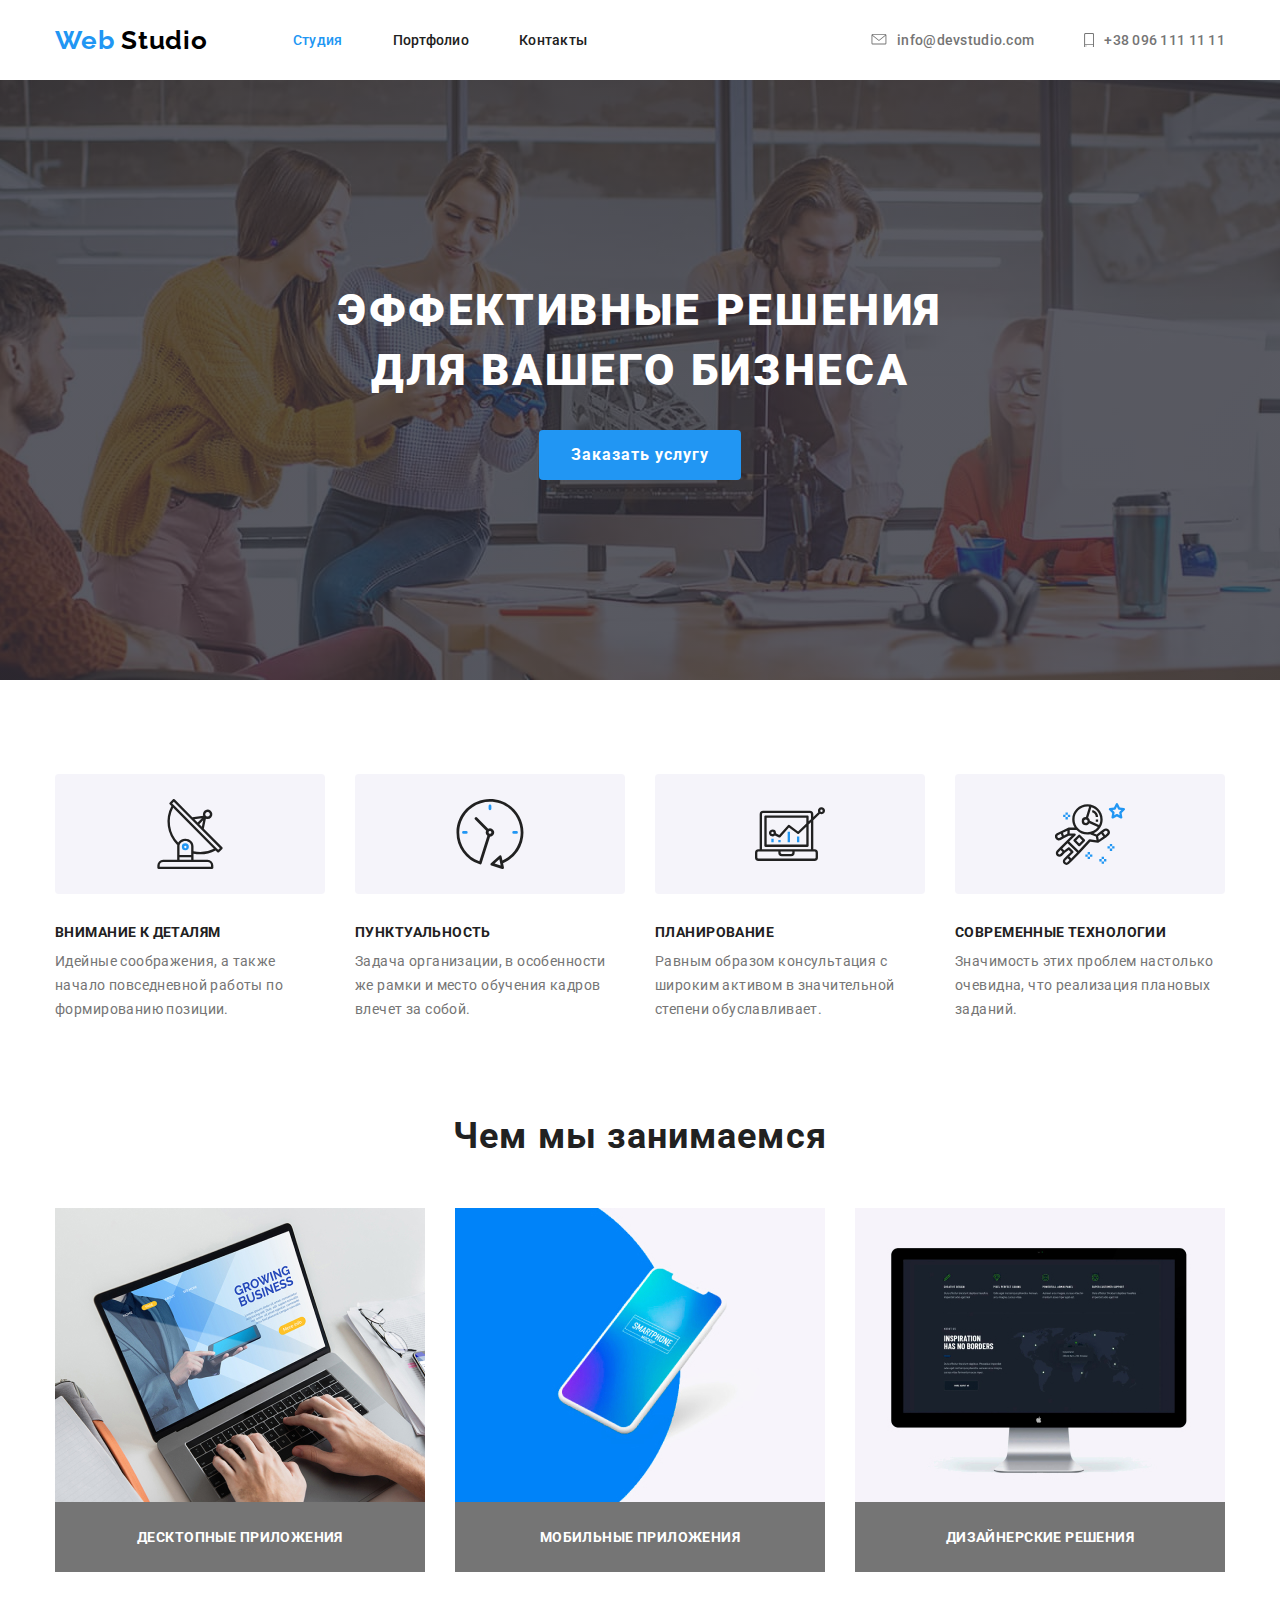
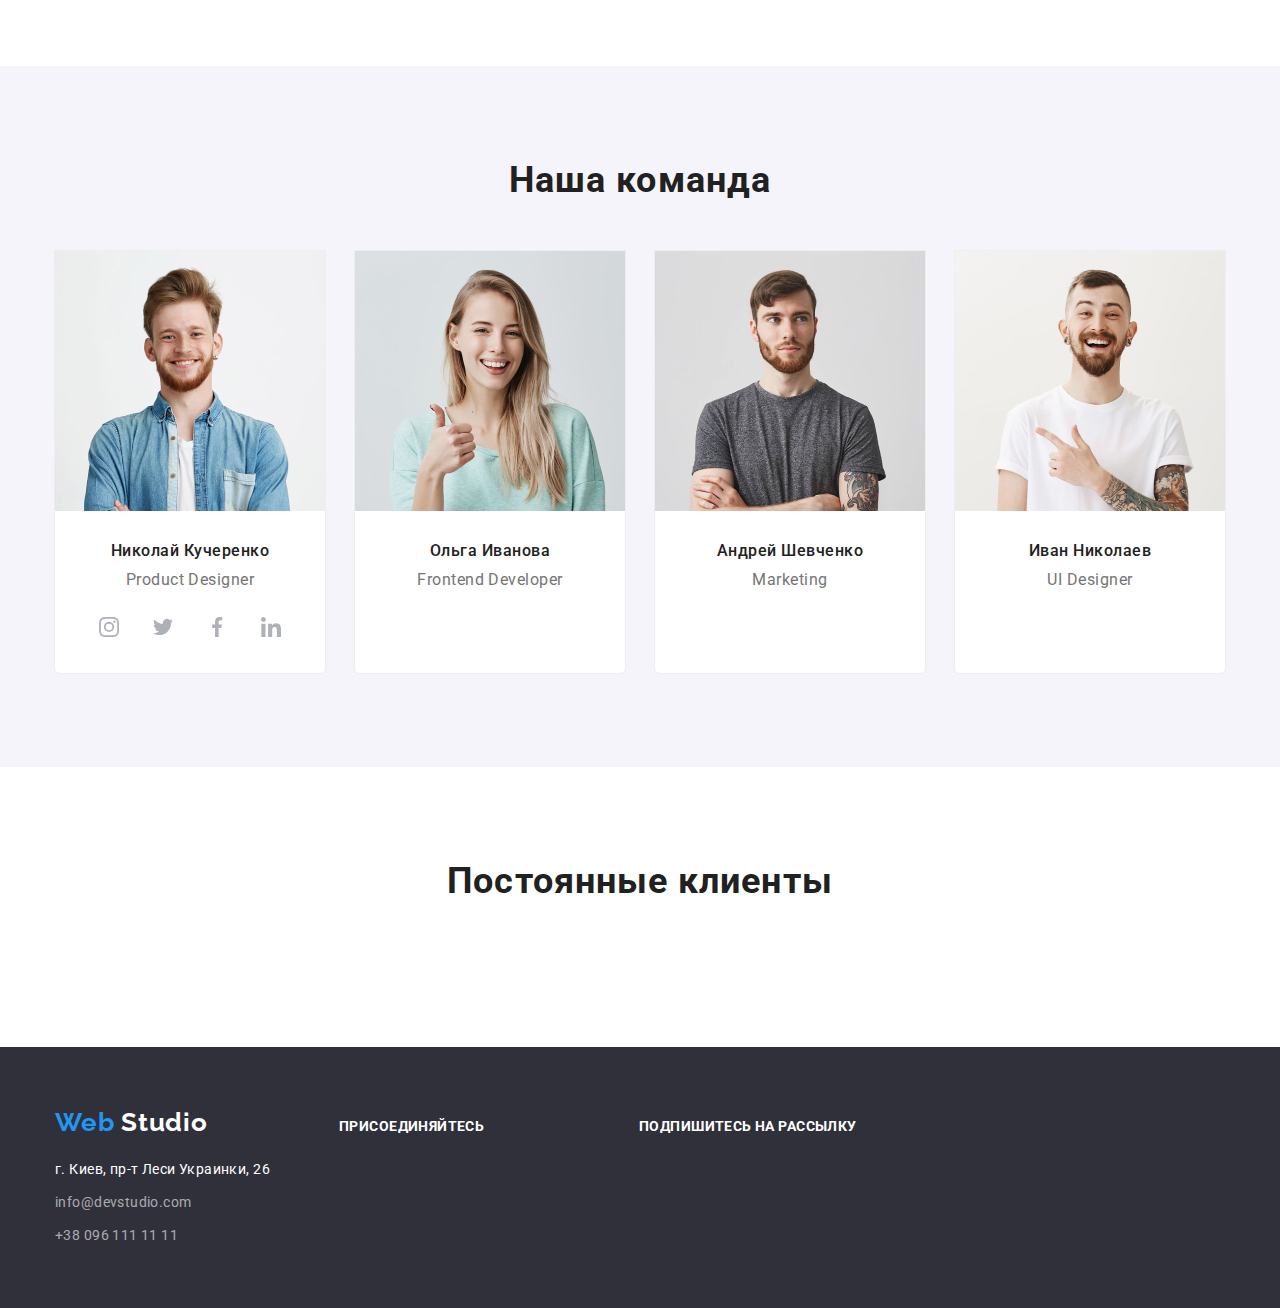
==== commit fd878bb8: "Добавляет свг спрайт" ====
--- a/index.html
+++ b/index.html
@@ -166,40 +166,48 @@
                 <p class="team-description">Product Designer</p>
                 <ul class="list socials-list">
                   <li class="socials-item">
-                    <a class="social-link" href=""
-                      ><img
-                        class="social-img"
-                        src="./images/social-icons/instagram.svg"
-                        alt="Инстаграм"
+                    <a class="social-link" href="">
+                      <svg
+                        class="social-icon instagram-icon"
                         width="20"
-                    /></a>
-                  </li>
-                  <li class="socials-item">
-                    <a class="social-link" href=""
-                      ><img
-                        class="social-img"
-                        src="./images/social-icons/twitter.svg"
-                        alt="Твиттер"
+                        height="20"
+                      >
+                        <use href="./images/sprite.svg#icon-instagram"></use>
+                      </svg>
+                    </a>
+                  </li>
+                  <li class="socials-item">
+                    <a class="social-link" href="">
+                      <svg
+                        class="social-icon twitter-icon"
                         width="20"
-                    /></a>
-                  </li>
-                  <li class="socials-item">
-                    <a class="social-link" href=""
-                      ><img
-                        class="social-img"
-                        src="./images/social-icons/facebook.svg"
-                        alt="Фейсбук"
+                        height="20"
+                      >
+                        <use href="./images/sprite.svg#icon-twitter"></use>
+                      </svg>
+                    </a>
+                  </li>
+                  <li class="socials-item">
+                    <a class="social-link" href="">
+                      <svg
+                        class="social-icon facebook-icon"
                         width="20"
-                    /></a>
-                  </li>
-                  <li class="socials-item">
-                    <a class="social-link" href=""
-                      ><img
-                        class="social-img"
-                        src="./images/social-icons/linkedin.svg"
-                        alt="Линкедин"
+                        height="20"
+                      >
+                        <use href="./images/sprite.svg#icon-facebook"></use>
+                      </svg>
+                    </a>
+                  </li>
+                  <li class="socials-item">
+                    <a class="social-link" href="">
+                      <svg
+                        class="social-icon linkedin-icon"
                         width="20"
-                    /></a>
+                        height="20"
+                      >
+                        <use href="./images/sprite.svg#icon-linkedin"></use>
+                      </svg>
+                    </a>
                   </li>
                 </ul>
               </div>
@@ -216,40 +224,16 @@
                 <p class="team-description">Frontend Developer</p>
                 <ul class="list socials-list">
                   <li class="socials-item">
-                    <a class="social-link" href=""
-                      ><img
-                        class="social-img"
-                        src="./images/social-icons/instagram.svg"
-                        alt="Инстаграм"
-                        width="20"
-                    /></a>
-                  </li>
-                  <li class="socials-item">
-                    <a class="social-link" href=""
-                      ><img
-                        class="social-img"
-                        src="./images/social-icons/twitter.svg"
-                        alt="Твиттер"
-                        width="20"
-                    /></a>
-                  </li>
-                  <li class="socials-item">
-                    <a class="social-link" href=""
-                      ><img
-                        class="social-img"
-                        src="./images/social-icons/facebook.svg"
-                        alt="Фейсбук"
-                        width="20"
-                    /></a>
-                  </li>
-                  <li class="socials-item">
-                    <a class="social-link" href=""
-                      ><img
-                        class="social-img"
-                        src="./images/social-icons/linkedin.svg"
-                        alt="Линкедин"
-                        width="20"
-                    /></a>
+                    <a class="social-link" href=""></a>
+                  </li>
+                  <li class="socials-item">
+                    <a class="social-link" href=""></a>
+                  </li>
+                  <li class="socials-item">
+                    <a class="social-link" href=""></a>
+                  </li>
+                  <li class="socials-item">
+                    <a class="social-link" href=""></a>
                   </li>
                 </ul>
               </div>
@@ -266,40 +250,16 @@
                 <p class="team-description">Marketing</p>
                 <ul class="list socials-list">
                   <li class="socials-item">
-                    <a class="social-link" href=""
-                      ><img
-                        class="social-img"
-                        src="./images/social-icons/instagram.svg"
-                        alt="Инстаграм"
-                        width="20"
-                    /></a>
-                  </li>
-                  <li class="socials-item">
-                    <a class="social-link" href=""
-                      ><img
-                        class="social-img"
-                        src="./images/social-icons/twitter.svg"
-                        alt="Твиттер"
-                        width="20"
-                    /></a>
-                  </li>
-                  <li class="socials-item">
-                    <a class="social-link" href=""
-                      ><img
-                        class="social-img"
-                        src="./images/social-icons/facebook.svg"
-                        alt="Фейсбук"
-                        width="20"
-                    /></a>
-                  </li>
-                  <li class="socials-item">
-                    <a class="social-link" href=""
-                      ><img
-                        class="social-img"
-                        src="./images/social-icons/linkedin.svg"
-                        alt="Линкедин"
-                        width="20"
-                    /></a>
+                    <a class="social-link" href=""></a>
+                  </li>
+                  <li class="socials-item">
+                    <a class="social-link" href=""></a>
+                  </li>
+                  <li class="socials-item">
+                    <a class="social-link" href=""></a>
+                  </li>
+                  <li class="socials-item">
+                    <a class="social-link" href=""></a>
                   </li>
                 </ul>
               </div>
@@ -316,40 +276,16 @@
                 <p class="team-description">UI Designer</p>
                 <ul class="list socials-list">
                   <li class="socials-item">
-                    <a class="social-link" href=""
-                      ><img
-                        class="social-img"
-                        src="./images/social-icons/instagram.svg"
-                        alt="Инстаграм"
-                        width="20"
-                    /></a>
-                  </li>
-                  <li class="socials-item">
-                    <a class="social-link" href=""
-                      ><img
-                        class="social-img"
-                        src="./images/social-icons/twitter.svg"
-                        alt="Твиттер"
-                        width="20"
-                    /></a>
-                  </li>
-                  <li class="socials-item">
-                    <a class="social-link" href=""
-                      ><img
-                        class="social-img"
-                        src="./images/social-icons/facebook.svg"
-                        alt="Фейсбук"
-                        width="20"
-                    /></a>
-                  </li>
-                  <li class="socials-item">
-                    <a class="social-link" href=""
-                      ><img
-                        class="social-img"
-                        src="./images/social-icons/linkedin.svg"
-                        alt="Линкедин"
-                        width="20"
-                    /></a>
+                    <a class="social-link" href=""></a>
+                  </li>
+                  <li class="socials-item">
+                    <a class="social-link" href=""></a>
+                  </li>
+                  <li class="socials-item">
+                    <a class="social-link" href=""></a>
+                  </li>
+                  <li class="socials-item">
+                    <a class="social-link" href=""></a>
                   </li>
                 </ul>
               </div>
@@ -364,59 +300,26 @@
           <h2 class="section-title">Постоянные клиенты</h2>
           <ul class="list clients-list">
             <li class="clients-item">
-              <a class="clients-link" href="" aria-label="Ya & Co">
-                <img
-                  class="clients-img"
-                  src="./images/client-1.svg"
-                  alt=""
-                  width="170"
-                />
-              </a>
-            </li>
-            <li class="clients-item">
-              <a class="clients-link" href="" aria-label="Company Tagline Heree"
-                ><img
-                  class="clients-img"
-                  src="./images/client-2.svg"
-                  alt=""
-                  width="170"
-              /></a>
-            </li>
-            <li class="clients-item">
-              <a class="clients-link" href="" aria-label="Company"
-                ><img
-                  class="clients-img"
-                  src="./images/client-3.svg"
-                  alt=""
-                  width="170"
-              /></a>
-            </li>
-            <li class="clients-item">
-              <a class="clients-link" href="" aria-label="Foster Peters"
-                ><img
-                  class="clients-img"
-                  src="./images/client-4.svg"
-                  alt=""
-                  width="170"
-              /></a>
-            </li>
-            <li class="clients-item">
-              <a class="clients-link" href="" aria-label="Brand"
-                ><img
-                  class="clients-img"
-                  src="./images/client-5.svg"
-                  alt=""
-                  width="170"
-              /></a>
-            </li>
-            <li class="clients-item">
-              <a class="clients-link" href="" aria-label="Company Tag Line"
-                ><img
-                  class="clients-img"
-                  src="./images/client-6.svg"
-                  alt=""
-                  width="170"
-              /></a>
+              <a class="clients-link" href="" aria-label="Ya & Co"> </a>
+            </li>
+            <li class="clients-item">
+              <a
+                class="clients-link"
+                href=""
+                aria-label="Company Tagline Heree"
+              ></a>
+            </li>
+            <li class="clients-item">
+              <a class="clients-link" href="" aria-label="Company"></a>
+            </li>
+            <li class="clients-item">
+              <a class="clients-link" href="" aria-label="Foster Peters"></a>
+            </li>
+            <li class="clients-item">
+              <a class="clients-link" href="" aria-label="Brand"></a>
+            </li>
+            <li class="clients-item">
+              <a class="clients-link" href="" aria-label="Company Tag Line"></a>
             </li>
           </ul>
         </div>
@@ -451,40 +354,16 @@
           <b class="call-to-action">присоединяйтесь</b>
           <ul class="list socials-list">
             <li class="socials-item">
-              <a class="social-link" href=""
-                ><img
-                  class="social-img"
-                  src="./images/social-icons/instagram.svg"
-                  alt="Инстаграм"
-                  width="20"
-              /></a>
+              <a class="social-link" href=""></a>
             </li>
             <li class="socials-item">
-              <a class="social-link" href=""
-                ><img
-                  class="social-img"
-                  src="./images/social-icons/twitter.svg"
-                  alt="Твиттер"
-                  width="20"
-              /></a>
+              <a class="social-link" href=""></a>
             </li>
             <li class="socials-item">
-              <a class="social-link" href=""
-                ><img
-                  class="social-img"
-                  src="./images/social-icons/facebook.svg"
-                  alt="Фейсбук"
-                  width="20"
-              /></a>
+              <a class="social-link" href=""></a>
             </li>
             <li class="socials-item">
-              <a class="social-link" href=""
-                ><img
-                  class="social-img"
-                  src="./images/social-icons/linkedin.svg"
-                  alt="Линкедин"
-                  width="20"
-              /></a>
+              <a class="social-link" href=""></a>
             </li>
           </ul>
         </div>
--- a/css/styles.css
+++ b/css/styles.css
@@ -8,6 +8,7 @@
   --background-color: #2f303a;
   --border-color: #eeeeee;
   --features-background-color: #f5f4fa;
+  --icon-color: #afb1b8;
 }
 
 html {
@@ -112,10 +113,6 @@
   display: flex;
   margin-left: 85px;
 }
-
-/* .site-nav .item {
-  outline: 1px solid tomato;
-} */
 
 .site-nav .item:not(:last-child) {
   margin-right: 50px;
@@ -375,23 +372,20 @@
 .social-link {
   display: flex;
   justify-content: center;
+  align-items: center;
   width: 44px;
   height: 44px;
   /* padding-top: 12px;
   padding-bottom: 12px; */
-  background: rgba(255, 255, 255, 0.1);
+  /* background: rgba(255, 255, 255, 0.1); */
+  color: var(--icon-color);
   border-radius: 50%;
 }
 
 .social-link:hover,
 .social-link:focus {
+  color: var(--accent-text-color);
   background-color: var(--accent-color);
-}
-
-.social-img {
-  display: block;
-  /* margin-left: auto;
-  margin-right: auto; */
 }
 
 .socials-item {
@@ -402,6 +396,18 @@
 .socials-item:not(:last-child) {
   margin-right: 10px;
 }
+
+.social-icon {
+  fill: currentColor;
+}
+
+/* .social-icon {
+  --color3: var(--icon-color);
+}
+
+.social-icon:hover {
+  --color3: #fff;
+} */
 
 /* Clients */
 .clients-list {
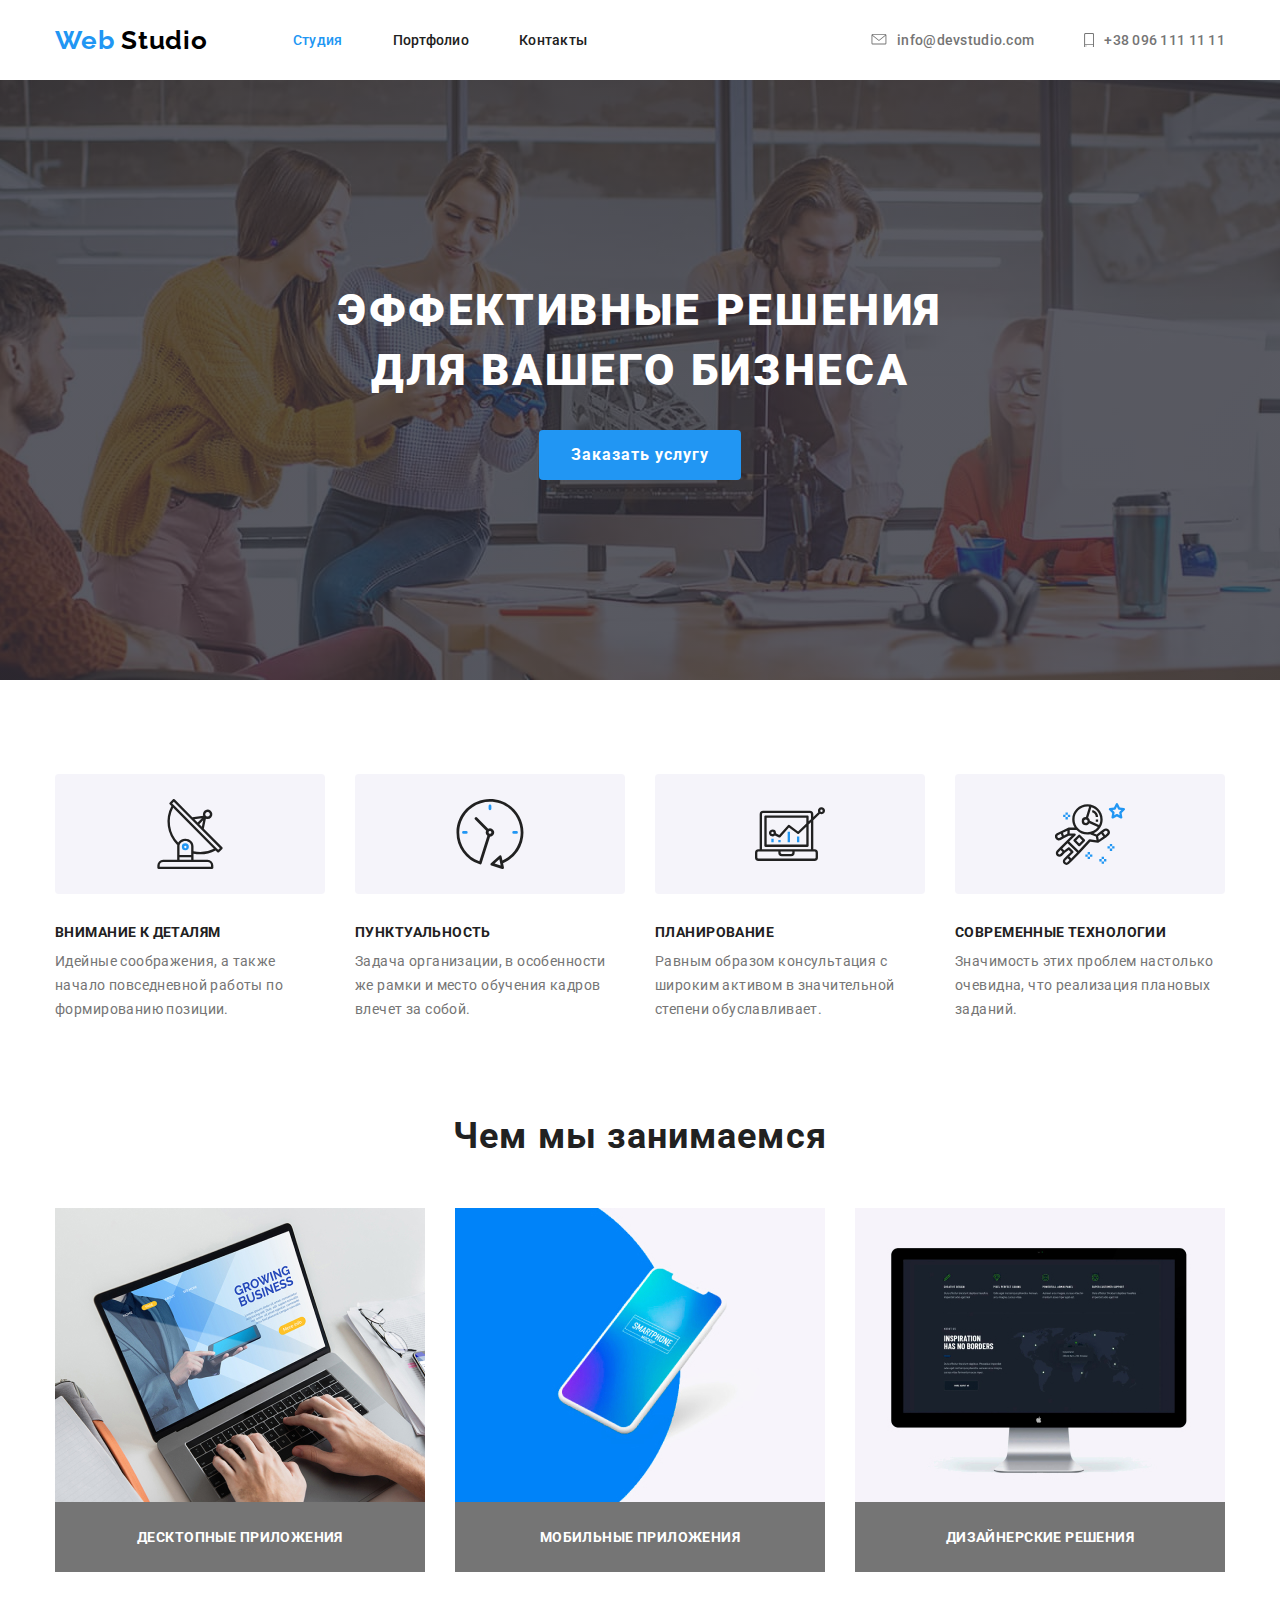
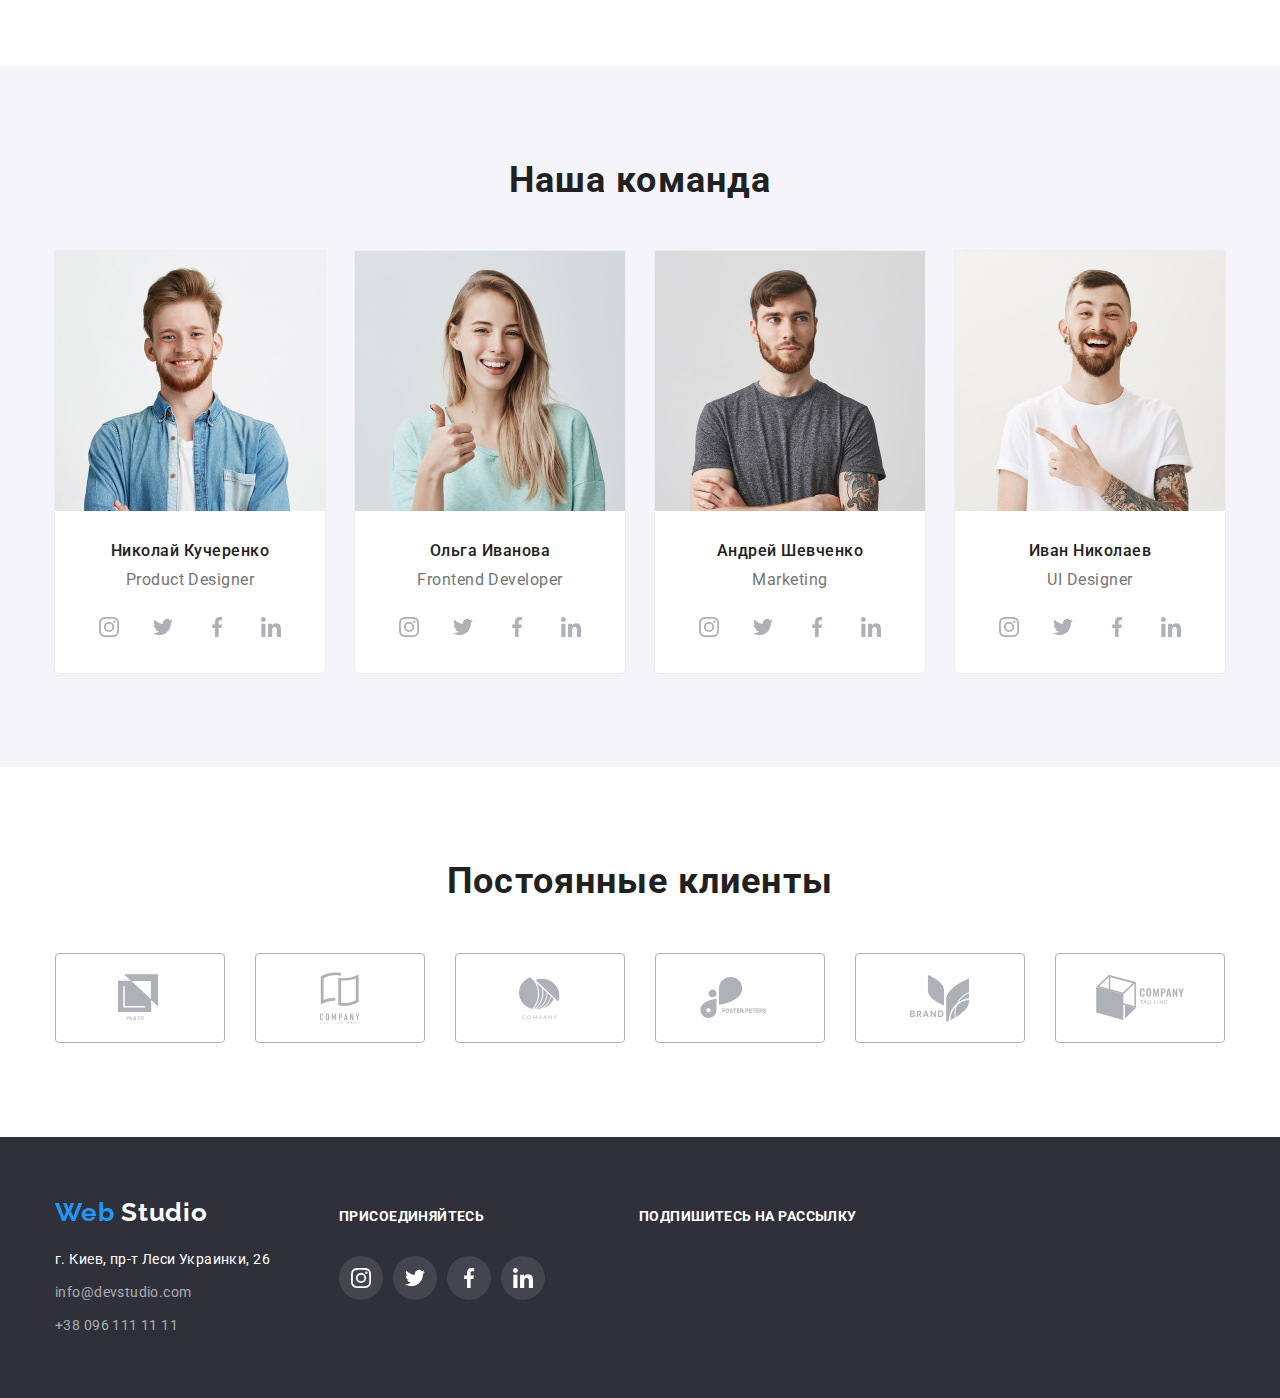
==== commit 11ae6bc8: "Добавляет свг спрайт" ====
--- a/index.html
+++ b/index.html
@@ -224,16 +224,48 @@
                 <p class="team-description">Frontend Developer</p>
                 <ul class="list socials-list">
                   <li class="socials-item">
-                    <a class="social-link" href=""></a>
-                  </li>
-                  <li class="socials-item">
-                    <a class="social-link" href=""></a>
-                  </li>
-                  <li class="socials-item">
-                    <a class="social-link" href=""></a>
-                  </li>
-                  <li class="socials-item">
-                    <a class="social-link" href=""></a>
+                    <a class="social-link" href="">
+                      <svg
+                        class="social-icon instagram-icon"
+                        width="20"
+                        height="20"
+                      >
+                        <use href="./images/sprite.svg#icon-instagram"></use>
+                      </svg>
+                    </a>
+                  </li>
+                  <li class="socials-item">
+                    <a class="social-link" href="">
+                      <svg
+                        class="social-icon twitter-icon"
+                        width="20"
+                        height="20"
+                      >
+                        <use href="./images/sprite.svg#icon-twitter"></use>
+                      </svg>
+                    </a>
+                  </li>
+                  <li class="socials-item">
+                    <a class="social-link" href="">
+                      <svg
+                        class="social-icon facebook-icon"
+                        width="20"
+                        height="20"
+                      >
+                        <use href="./images/sprite.svg#icon-facebook"></use>
+                      </svg>
+                    </a>
+                  </li>
+                  <li class="socials-item">
+                    <a class="social-link" href="">
+                      <svg
+                        class="social-icon linkedin-icon"
+                        width="20"
+                        height="20"
+                      >
+                        <use href="./images/sprite.svg#icon-linkedin"></use>
+                      </svg>
+                    </a>
                   </li>
                 </ul>
               </div>
@@ -250,16 +282,48 @@
                 <p class="team-description">Marketing</p>
                 <ul class="list socials-list">
                   <li class="socials-item">
-                    <a class="social-link" href=""></a>
-                  </li>
-                  <li class="socials-item">
-                    <a class="social-link" href=""></a>
-                  </li>
-                  <li class="socials-item">
-                    <a class="social-link" href=""></a>
-                  </li>
-                  <li class="socials-item">
-                    <a class="social-link" href=""></a>
+                    <a class="social-link" href="">
+                      <svg
+                        class="social-icon instagram-icon"
+                        width="20"
+                        height="20"
+                      >
+                        <use href="./images/sprite.svg#icon-instagram"></use>
+                      </svg>
+                    </a>
+                  </li>
+                  <li class="socials-item">
+                    <a class="social-link" href="">
+                      <svg
+                        class="social-icon twitter-icon"
+                        width="20"
+                        height="20"
+                      >
+                        <use href="./images/sprite.svg#icon-twitter"></use>
+                      </svg>
+                    </a>
+                  </li>
+                  <li class="socials-item">
+                    <a class="social-link" href="">
+                      <svg
+                        class="social-icon facebook-icon"
+                        width="20"
+                        height="20"
+                      >
+                        <use href="./images/sprite.svg#icon-facebook"></use>
+                      </svg>
+                    </a>
+                  </li>
+                  <li class="socials-item">
+                    <a class="social-link" href="">
+                      <svg
+                        class="social-icon linkedin-icon"
+                        width="20"
+                        height="20"
+                      >
+                        <use href="./images/sprite.svg#icon-linkedin"></use>
+                      </svg>
+                    </a>
                   </li>
                 </ul>
               </div>
@@ -276,16 +340,48 @@
                 <p class="team-description">UI Designer</p>
                 <ul class="list socials-list">
                   <li class="socials-item">
-                    <a class="social-link" href=""></a>
-                  </li>
-                  <li class="socials-item">
-                    <a class="social-link" href=""></a>
-                  </li>
-                  <li class="socials-item">
-                    <a class="social-link" href=""></a>
-                  </li>
-                  <li class="socials-item">
-                    <a class="social-link" href=""></a>
+                    <a class="social-link" href="">
+                      <svg
+                        class="social-icon instagram-icon"
+                        width="20"
+                        height="20"
+                      >
+                        <use href="./images/sprite.svg#icon-instagram"></use>
+                      </svg>
+                    </a>
+                  </li>
+                  <li class="socials-item">
+                    <a class="social-link" href="">
+                      <svg
+                        class="social-icon twitter-icon"
+                        width="20"
+                        height="20"
+                      >
+                        <use href="./images/sprite.svg#icon-twitter"></use>
+                      </svg>
+                    </a>
+                  </li>
+                  <li class="socials-item">
+                    <a class="social-link" href="">
+                      <svg
+                        class="social-icon facebook-icon"
+                        width="20"
+                        height="20"
+                      >
+                        <use href="./images/sprite.svg#icon-facebook"></use>
+                      </svg>
+                    </a>
+                  </li>
+                  <li class="socials-item">
+                    <a class="social-link" href="">
+                      <svg
+                        class="social-icon linkedin-icon"
+                        width="20"
+                        height="20"
+                      >
+                        <use href="./images/sprite.svg#icon-linkedin"></use>
+                      </svg>
+                    </a>
                   </li>
                 </ul>
               </div>
@@ -300,26 +396,49 @@
           <h2 class="section-title">Постоянные клиенты</h2>
           <ul class="list clients-list">
             <li class="clients-item">
-              <a class="clients-link" href="" aria-label="Ya & Co"> </a>
+              <a class="clients-link" href="" aria-label="Ya & Co">
+                <svg class="clients-icon" width="44.27" height="49.23">
+                  <use href="./images/sprite.svg#icon-client-1"></use>
+                </svg>
+              </a>
             </li>
             <li class="clients-item">
               <a
                 class="clients-link"
                 href=""
                 aria-label="Company Tagline Heree"
+              >
+                <svg class="clients-icon" width="40" height="52">
+                  <use href="./images/sprite.svg#icon-client-2"></use></svg
               ></a>
             </li>
             <li class="clients-item">
-              <a class="clients-link" href="" aria-label="Company"></a>
+              <a class="clients-link" href="" aria-label="Company">
+                <svg class="clients-icon" width="41" height="42.6">
+                  <use href="./images/sprite.svg#icon-client-3"></use>
+                </svg>
+              </a>
             </li>
             <li class="clients-item">
-              <a class="clients-link" href="" aria-label="Foster Peters"></a>
+              <a class="clients-link" href="" aria-label="Foster Peters">
+                <svg class="clients-icon" width="79.66" height="42.02">
+                  <use href="./images/sprite.svg#icon-client-4"></use>
+                </svg>
+              </a>
             </li>
             <li class="clients-item">
-              <a class="clients-link" href="" aria-label="Brand"></a>
+              <a class="clients-link" href="" aria-label="Brand">
+                <svg class="clients-icon" width="59" height="47">
+                  <use href="./images/sprite.svg#icon-client-5"></use>
+                </svg>
+              </a>
             </li>
             <li class="clients-item">
-              <a class="clients-link" href="" aria-label="Company Tag Line"></a>
+              <a class="clients-link" href="" aria-label="Company Tag Line">
+                <svg class="clients-icon" width="88.48" height="45.44">
+                  <use href="./images/sprite.svg#icon-client-6"></use>
+                </svg>
+              </a>
             </li>
           </ul>
         </div>
@@ -354,16 +473,32 @@
           <b class="call-to-action">присоединяйтесь</b>
           <ul class="list socials-list">
             <li class="socials-item">
-              <a class="social-link" href=""></a>
+              <a class="social-link" href="">
+                <svg class="social-icon instagram-icon" width="20" height="20">
+                  <use href="./images/sprite.svg#icon-instagram"></use>
+                </svg>
+              </a>
             </li>
             <li class="socials-item">
-              <a class="social-link" href=""></a>
+              <a class="social-link" href="">
+                <svg class="social-icon twitter-icon" width="20" height="20">
+                  <use href="./images/sprite.svg#icon-twitter"></use>
+                </svg>
+              </a>
             </li>
             <li class="socials-item">
-              <a class="social-link" href=""></a>
+              <a class="social-link" href="">
+                <svg class="social-icon facebook-icon" width="20" height="20">
+                  <use href="./images/sprite.svg#icon-facebook"></use>
+                </svg>
+              </a>
             </li>
             <li class="socials-item">
-              <a class="social-link" href=""></a>
+              <a class="social-link" href="">
+                <svg class="social-icon linkedin-icon" width="20" height="20">
+                  <use href="./images/sprite.svg#icon-linkedin"></use>
+                </svg>
+              </a>
             </li>
           </ul>
         </div>
--- a/css/styles.css
+++ b/css/styles.css
@@ -388,6 +388,10 @@
   background-color: var(--accent-color);
 }
 
+.social-icon {
+  fill: currentColor;
+}
+
 .socials-item {
   width: calc((100% - 30px) / 4);
   justify-content: center;
@@ -397,18 +401,6 @@
   margin-right: 10px;
 }
 
-.social-icon {
-  fill: currentColor;
-}
-
-/* .social-icon {
-  --color3: var(--icon-color);
-}
-
-.social-icon:hover {
-  --color3: #fff;
-} */
-
 /* Clients */
 .clients-list {
   display: flex;
@@ -416,15 +408,32 @@
 
 .clients-item {
   width: calc((100% - 150px) / 6);
+  border-radius: 4px;
 }
 
 .clients-item:not(:last-child) {
   margin-right: 30px;
 }
 
-.clients-link,
-.clients-img {
-  display: block;
+.clients-link {
+  display: flex;
+  justify-content: center;
+  align-items: center;
+  width: 170px;
+  height: 90px;
+
+  color: var(--icon-color);
+  border: 1px solid var(--icon-color);
+  border-radius: 4px;
+}
+
+.clients-link:hover {
+  color: var(--accent-color);
+  border: 1px solid var(--accent-color);
+}
+
+.clients-icon {
+  fill: currentColor;
 }
 
 /* Footer */
@@ -481,6 +490,15 @@
   margin-right: 94px;
 }
 
+.footer .social-link {
+  color: var(--accent-text-color);
+  background-color: rgba(255, 255, 255, 0.1);
+}
+
+.footer .social-link:hover {
+  background-color: var(--accent-color);
+}
+
 /* Form */
 .call-to-action {
   display: inline-block;
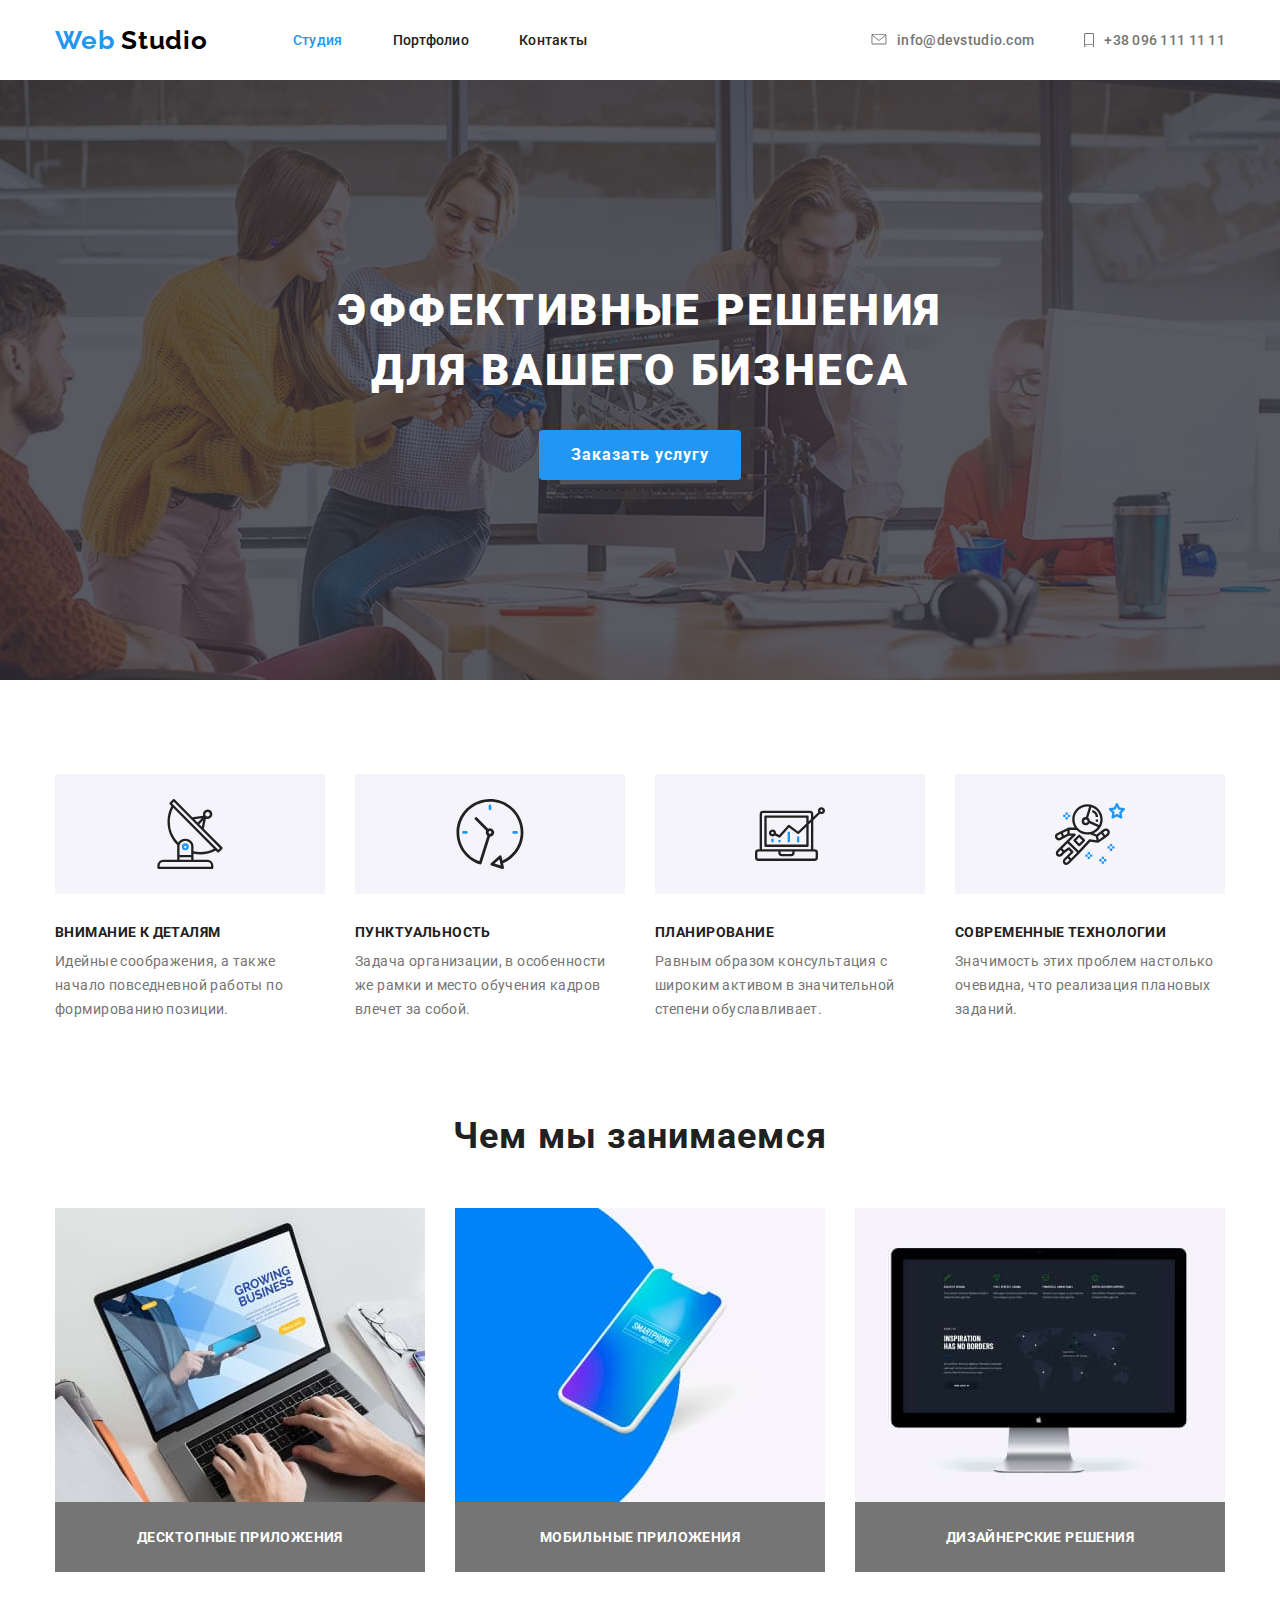
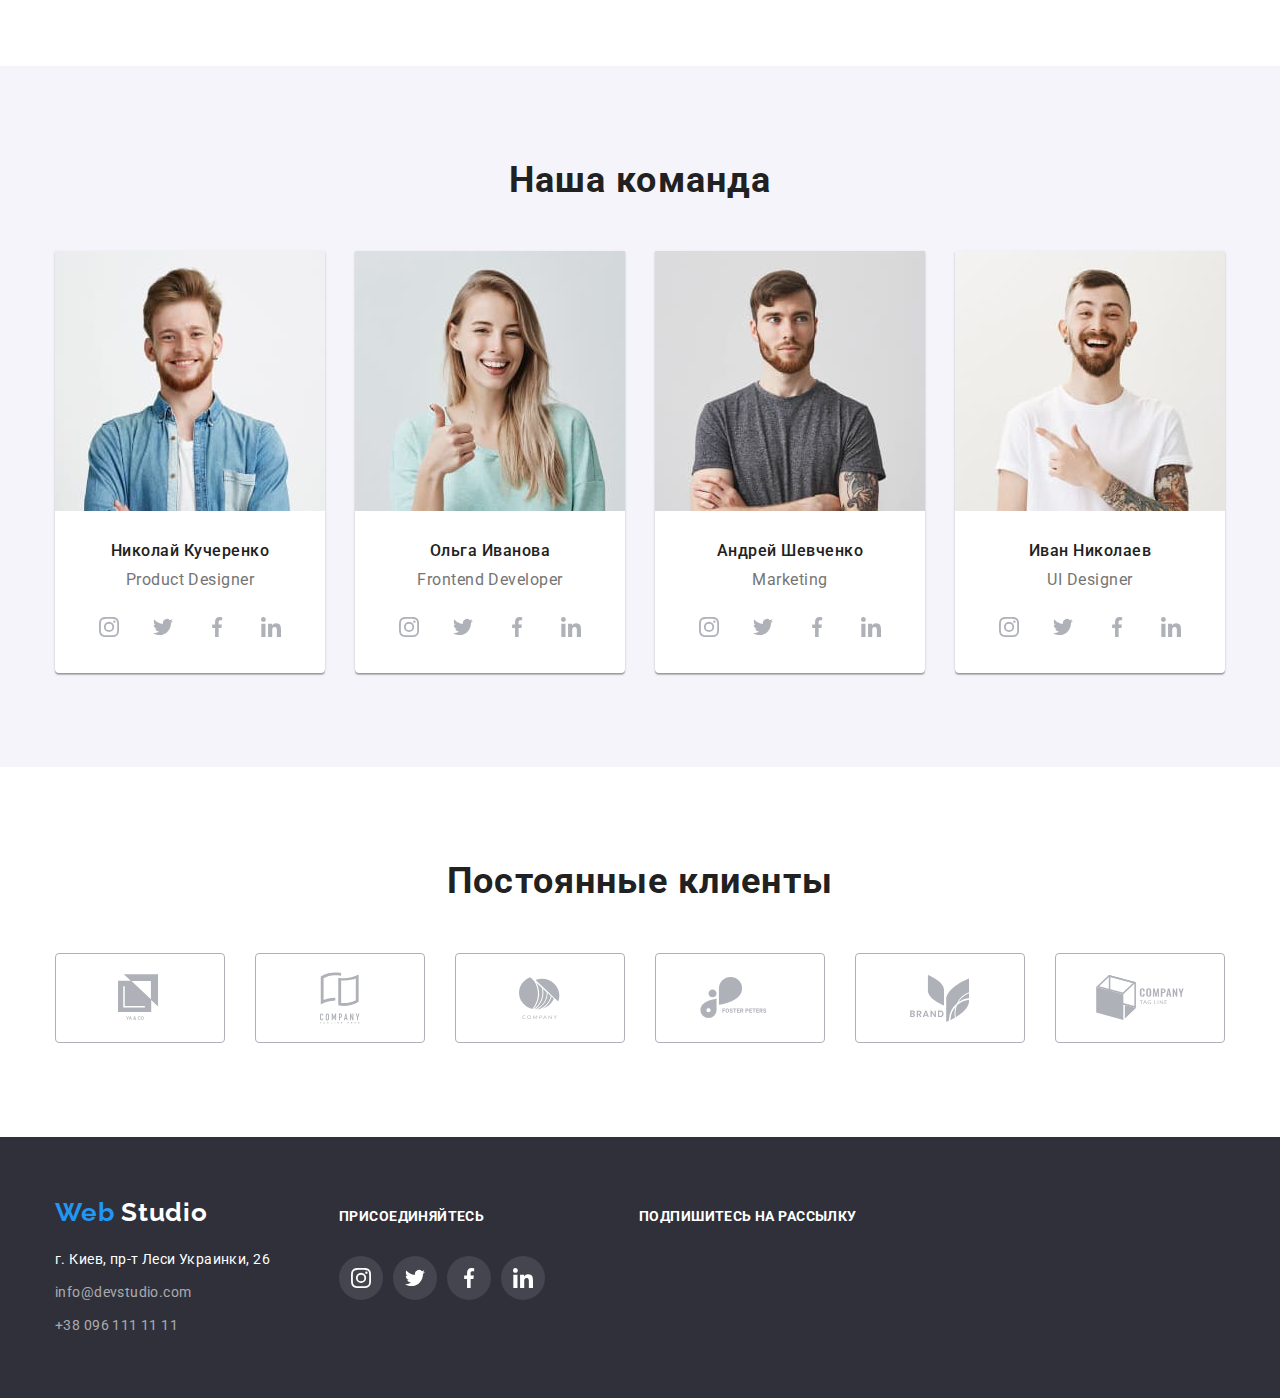
==== commit 3f1d757e: "Добавляет свг спрайт и фон" ====
--- a/index.html
+++ b/index.html
@@ -71,9 +71,16 @@
       <section class="feature-section">
         <div class="container">
           <!-- Скрытый заголовок -->
-          <h2 class="section-title" hidden>Особенности работы команды</h2>
+          <h2 class="section-title visually-hidden">
+            Особенности работы команды
+          </h2>
           <ul class="list features-list">
             <li class="features-item icon-antenna">
+              <div class="features-icon-container">
+                <svg class="features-icon" width="70" height="70">
+                  <use href="./images/sprite.svg#icon-antenna"></use>
+                </svg>
+              </div>
               <div class="textbox-features">
                 <h3 class="title">Внимание к деталям</h3>
                 <p class="description-features">
@@ -83,6 +90,11 @@
               </div>
             </li>
             <li class="features-item icon-clock">
+              <div class="features-icon-container">
+                <svg class="features-icon" width="70" height="70">
+                  <use href="./images/sprite.svg#icon-clock"></use>
+                </svg>
+              </div>
               <div class="textbox-features">
                 <h3 class="title">Пунктуальность</h3>
                 <p class="description-features">
@@ -92,6 +104,11 @@
               </div>
             </li>
             <li class="features-item icon-diagram">
+              <div class="features-icon-container">
+                <svg class="features-icon" width="70" height="70">
+                  <use href="./images/sprite.svg#icon-diagram"></use>
+                </svg>
+              </div>
               <div class="textbox-features">
                 <h3 class="title">Планирование</h3>
                 <p class="description-features">
@@ -101,6 +118,11 @@
               </div>
             </li>
             <li class="features-item icon-astronaut">
+              <div class="features-icon-container">
+                <svg class="features-icon" width="70" height="70">
+                  <use href="./images/sprite.svg#icon-astronaut"></use>
+                </svg>
+              </div>
               <div class="textbox-features">
                 <h3 class="title">Современные технологии</h3>
                 <p class="description-features">
@@ -121,7 +143,7 @@
             <li class="product-item">
               <img
                 class="product-picture"
-                src="./images/desktop.jpg"
+                src="./images/desktop-app.jpg"
                 alt="Ноутбук"
                 width="370"
               />
@@ -130,7 +152,7 @@
             <li class="product-item">
               <img
                 class="product-picture"
-                src="./images/mobile.jpg"
+                src="./images/mobile-app.jpg"
                 alt="Смартфон"
                 width="370"
               />
@@ -139,7 +161,7 @@
             <li class="product-item">
               <img
                 class="product-picture"
-                src="./images/designe.jpg"
+                src="./images/design-solutions.jpg"
                 alt="Дизайн"
                 width="370"
               />
@@ -157,7 +179,7 @@
             <li class="team-item">
               <img
                 class="team-picture"
-                src="./images/nikolai.jpg"
+                src="./images/team-nikolai.jpg"
                 alt="Николай Кучеренко"
                 width="270"
               />
@@ -215,7 +237,7 @@
             <li class="team-item">
               <img
                 class="team-picture"
-                src="./images/olga.jpg"
+                src="./images/team-olga.jpg"
                 alt="Ольга Иванова"
                 width="270"
               />
@@ -273,7 +295,7 @@
             <li class="team-item">
               <img
                 class="team-picture"
-                src="./images/andrei.jpg"
+                src="./images/team-andrei.jpg"
                 alt="Андрей Шевченко"
                 width="270"
               />
@@ -331,7 +353,7 @@
             <li class="team-item">
               <img
                 class="team-picture"
-                src="./images/ivan.jpg"
+                src="./images/team-ivan.jpg"
                 alt="Иван Николаев"
                 width="270"
               />
--- a/css/styles.css
+++ b/css/styles.css
@@ -45,8 +45,17 @@
   padding-right: 15px;
   margin-left: auto;
   margin-right: auto;
-
-  /* outline: 1px solid tomato; */
+}
+
+.visually-hidden {
+  position: absolute;
+  width: 1px;
+  height: 1px;
+  margin: -1px;
+  border: 0;
+  padding: 0;
+  clip: rect(0 0 0 0);
+  overflow: hidden;
 }
 
 /* Section */
@@ -249,7 +258,15 @@
   padding-top: 30px;
 }
 
-.features-item::before {
+.features-icon-container {
+  display: flex;
+  height: 120px;
+  justify-content: center;
+  align-items: center;
+  background-color: var(--button-color);
+}
+
+/* .features-item::before {
   display: block;
   height: 120px;
   content: '';
@@ -273,7 +290,7 @@
 
 .icon-astronaut::before {
   background-image: url(../images/astronaut.svg);
-}
+} */
 
 .features-list .title {
   margin-top: 0;
@@ -323,7 +340,8 @@
 
   background-color: var(--accent-text-color);
   border-radius: 0px 0px 4px 4px;
-  outline: 1px solid #eeeeee;
+  box-shadow: 0px 1px 3px rgba(0, 0, 0, 0.12), 0px 1px 1px rgba(0, 0, 0, 0.14),
+    0px 2px 1px rgba(0, 0, 0, 0.2);
 }
 
 .team-section {
@@ -364,6 +382,8 @@
   margin-top: 0;
   margin-bottom: 16px;
 }
+
+/* Social Links */
 
 .socials-list {
   display: flex;
@@ -528,6 +548,12 @@
   margin-right: 8px;
 }
 
+.button-item:hover,
+.button-item:focus {
+  box-shadow: 0px 3px 1px rgba(0, 0, 0, 0.1), 0px 1px 2px rgba(0, 0, 0, 0.08),
+    0px 2px 2px rgba(0, 0, 0, 0.12);
+}
+
 .portfolio-button {
   padding: 6px 22px;
   min-width: 73px;
@@ -568,6 +594,12 @@
 
 .portfolio-item:not(:nth-last-child(-n + 3)) {
   margin-bottom: 30px;
+}
+
+.portfolio-item:hover,
+.portfolio-item:focus {
+  box-shadow: 0px 1px 1px rgba(0, 0, 0, 0.12), 0px 4px 4px rgba(0, 0, 0, 0.06),
+    1px 4px 6px rgba(0, 0, 0, 0.16);
 }
 
 .portfolio-titles {
